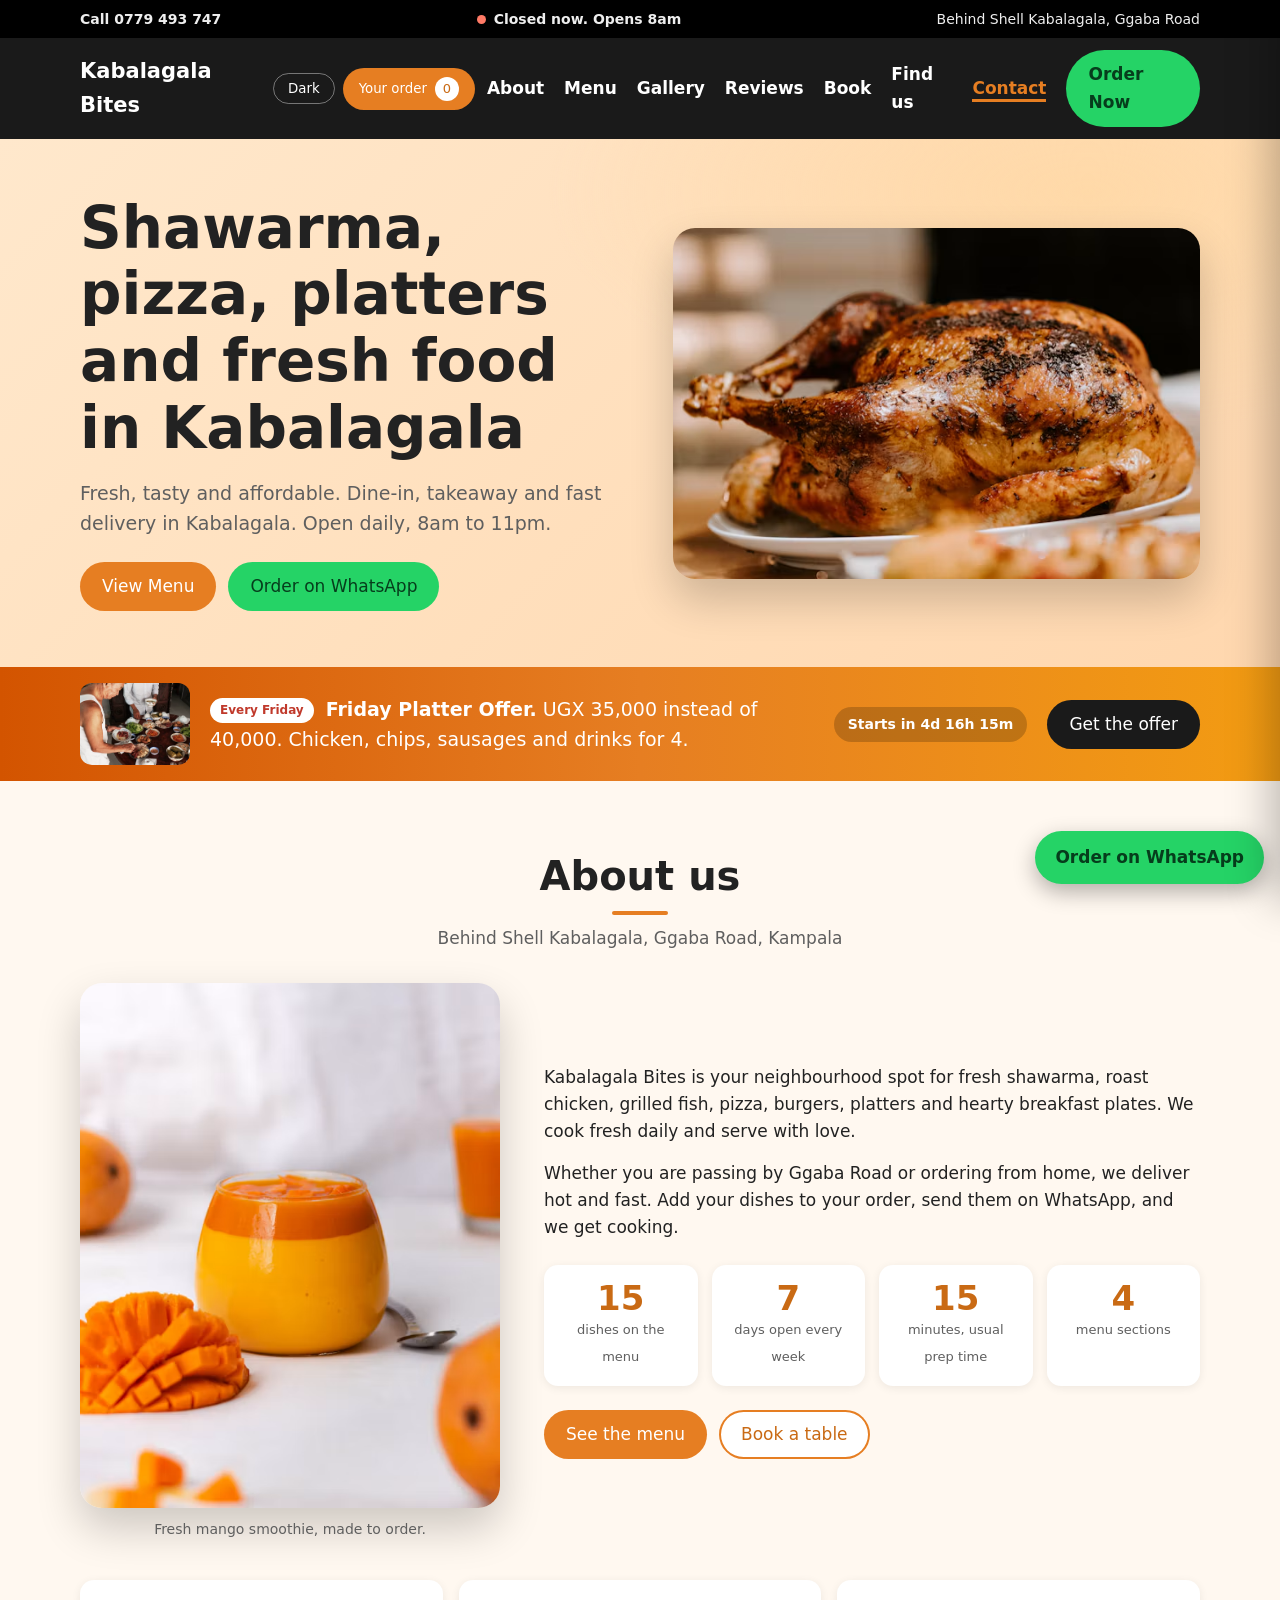
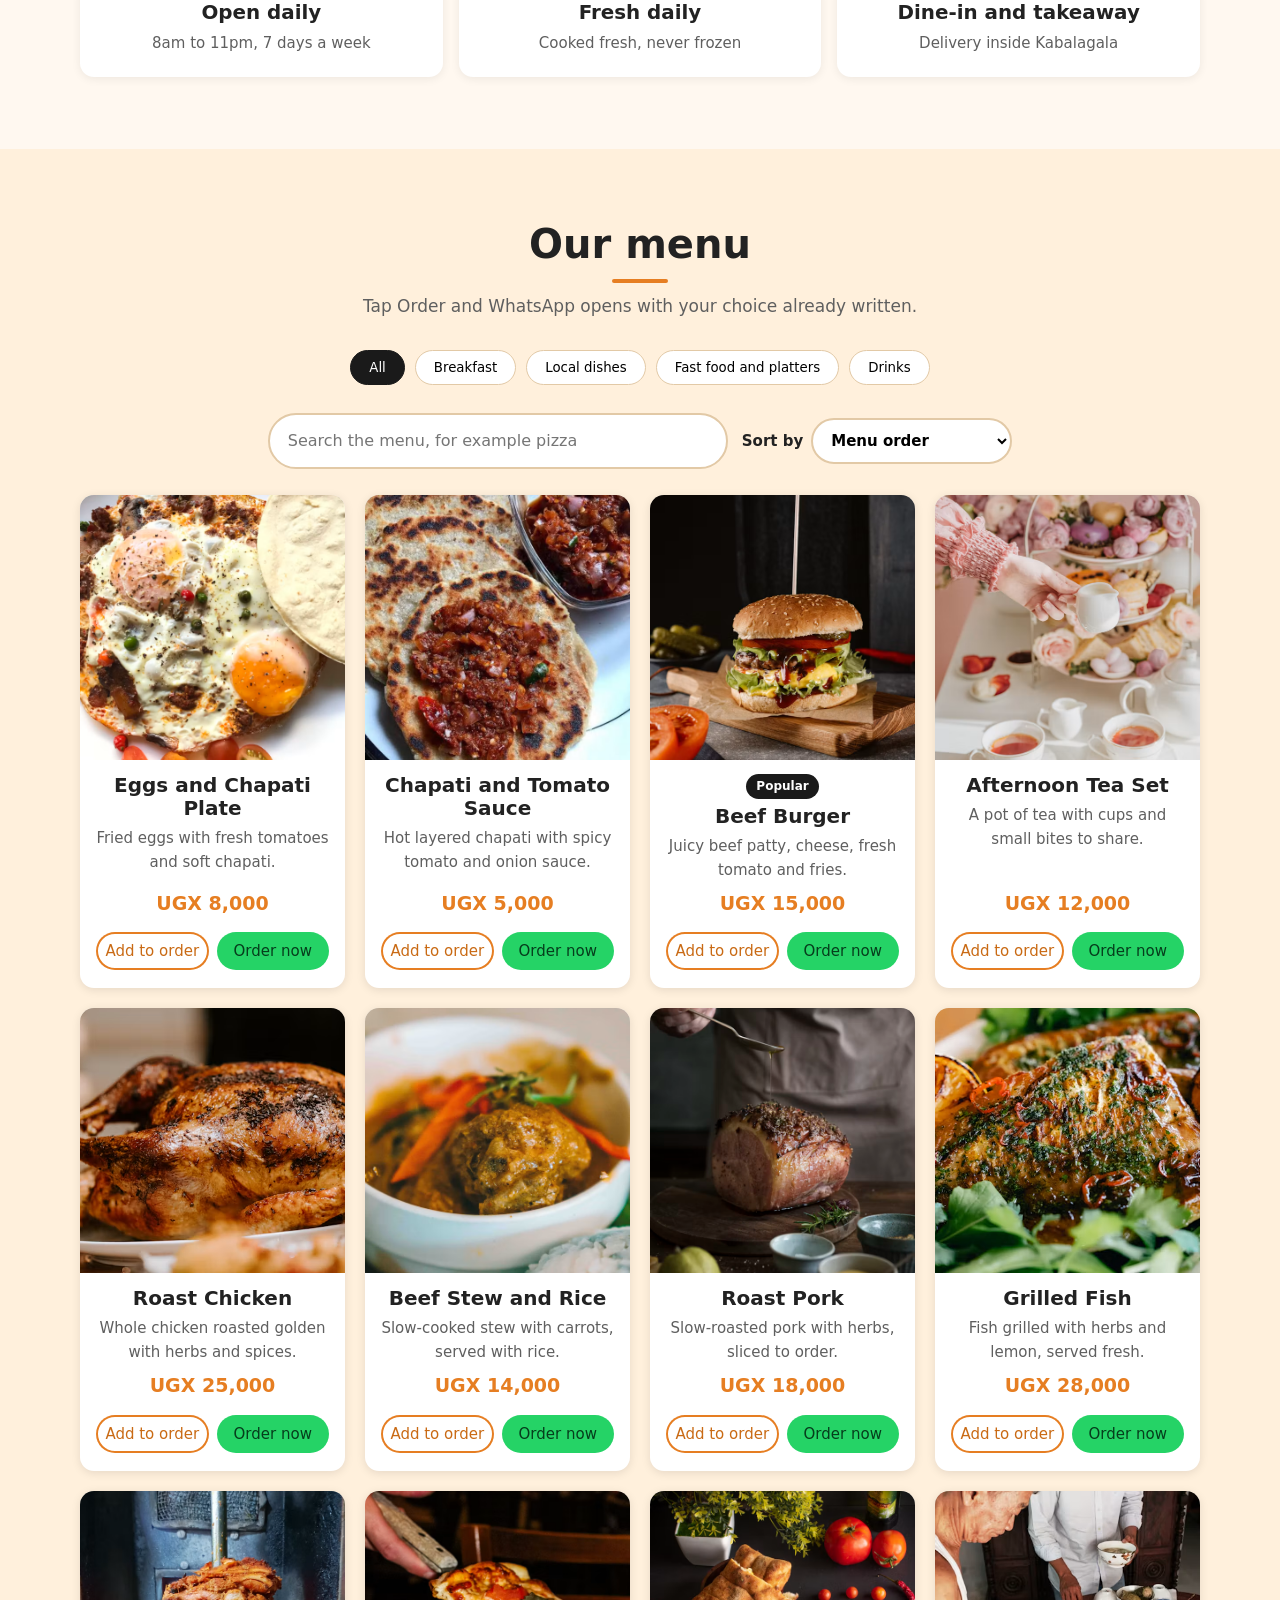
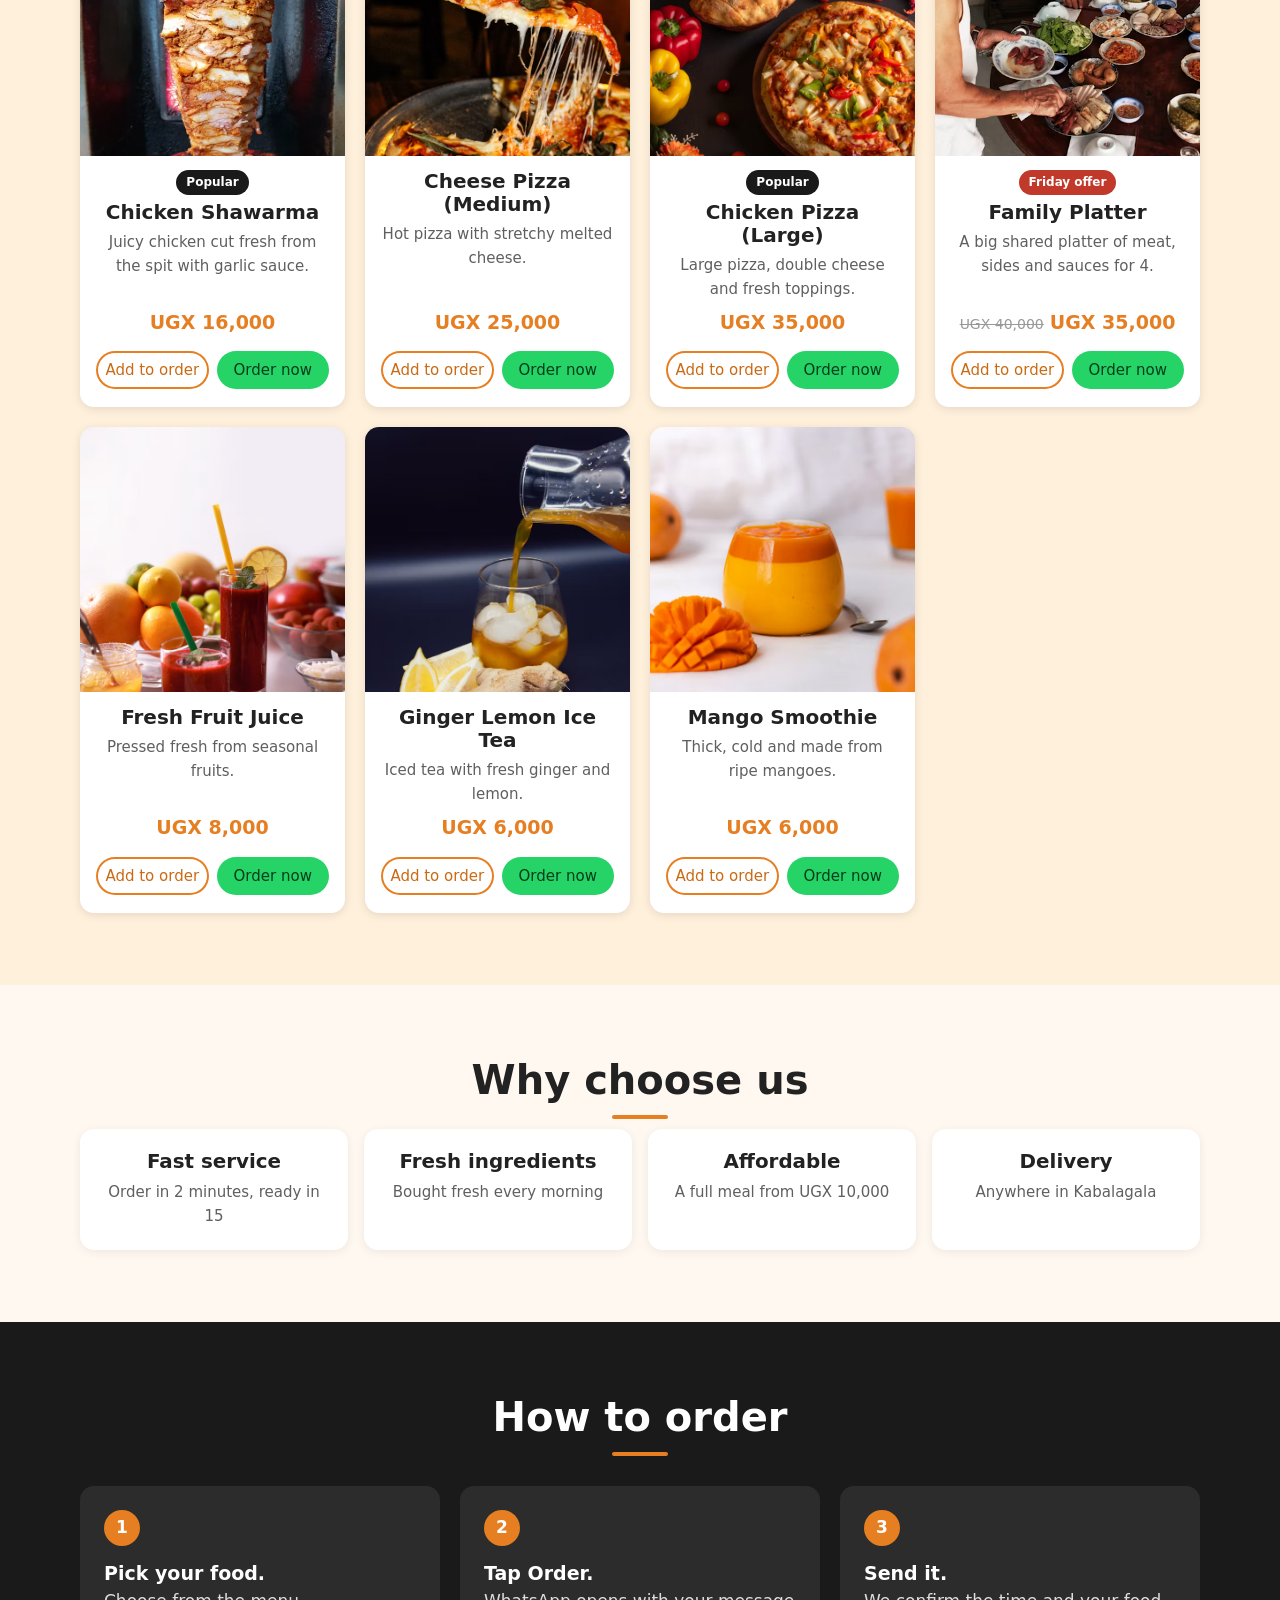
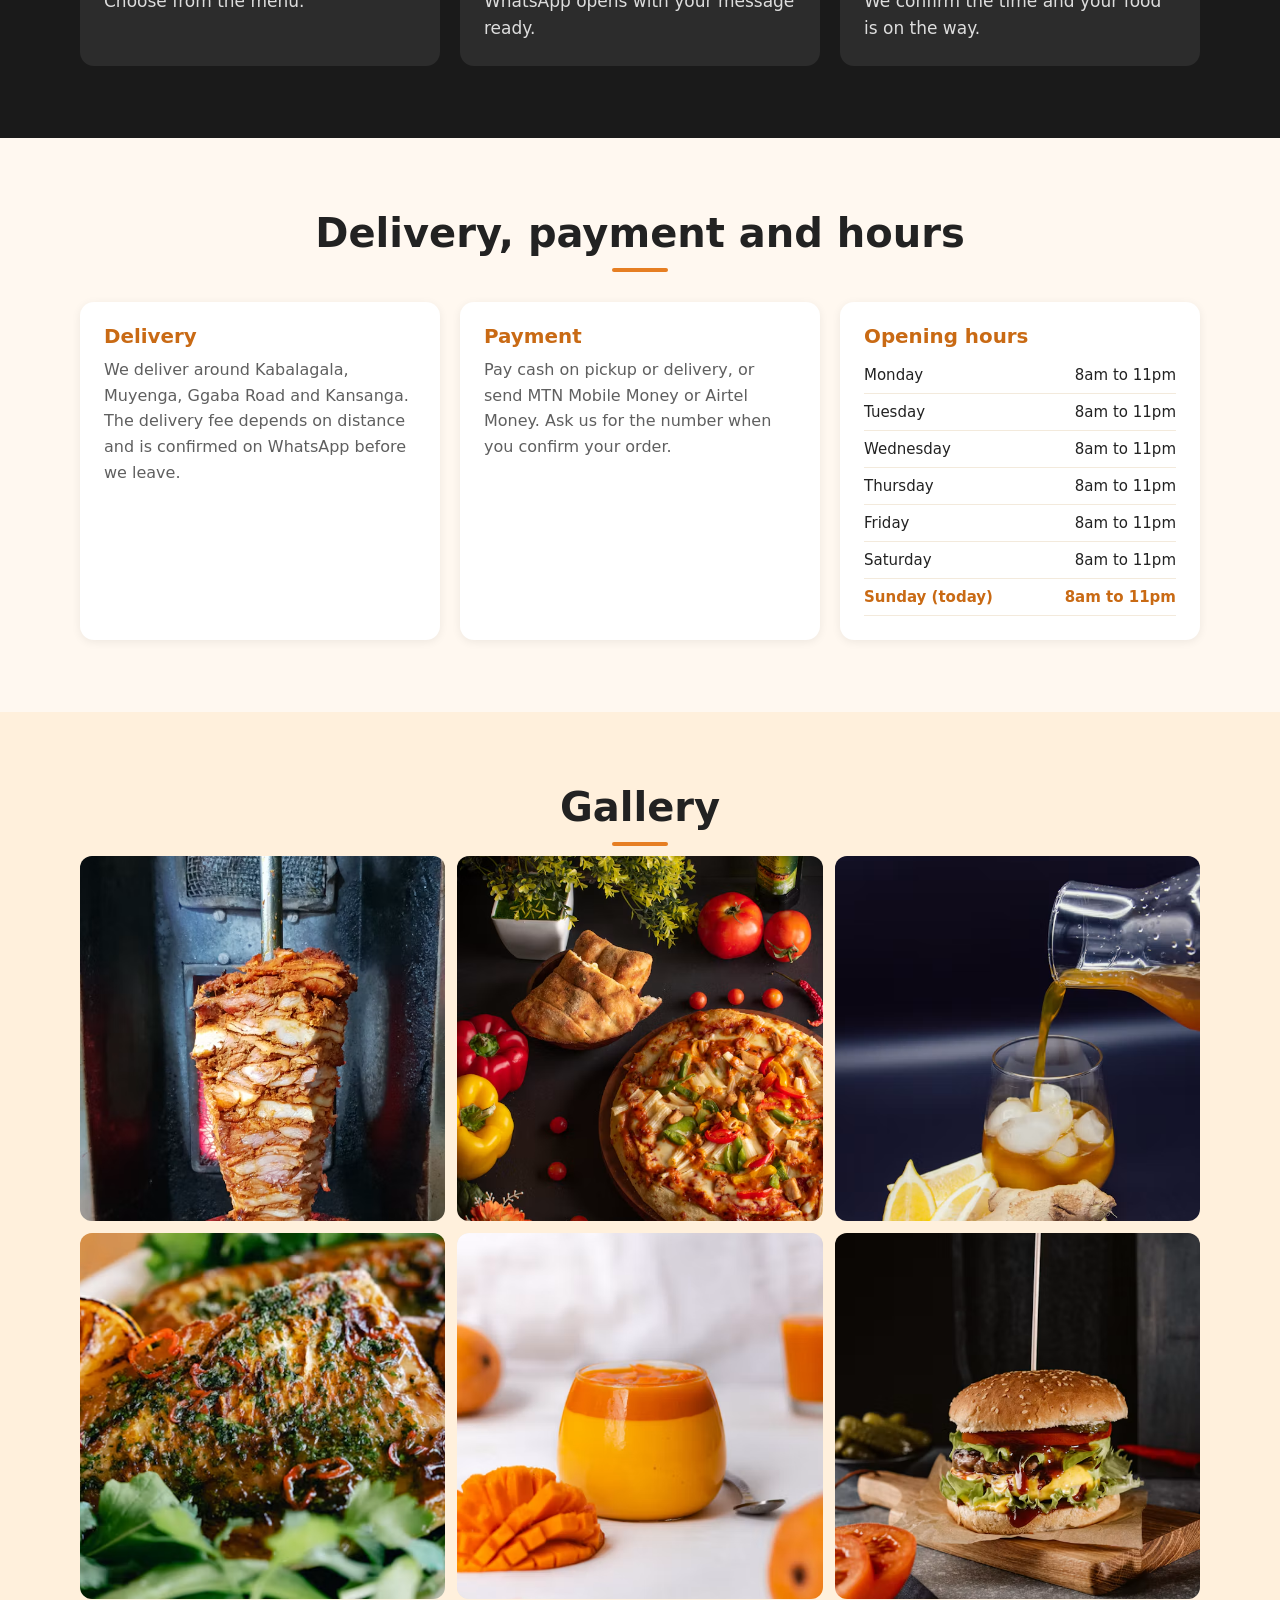
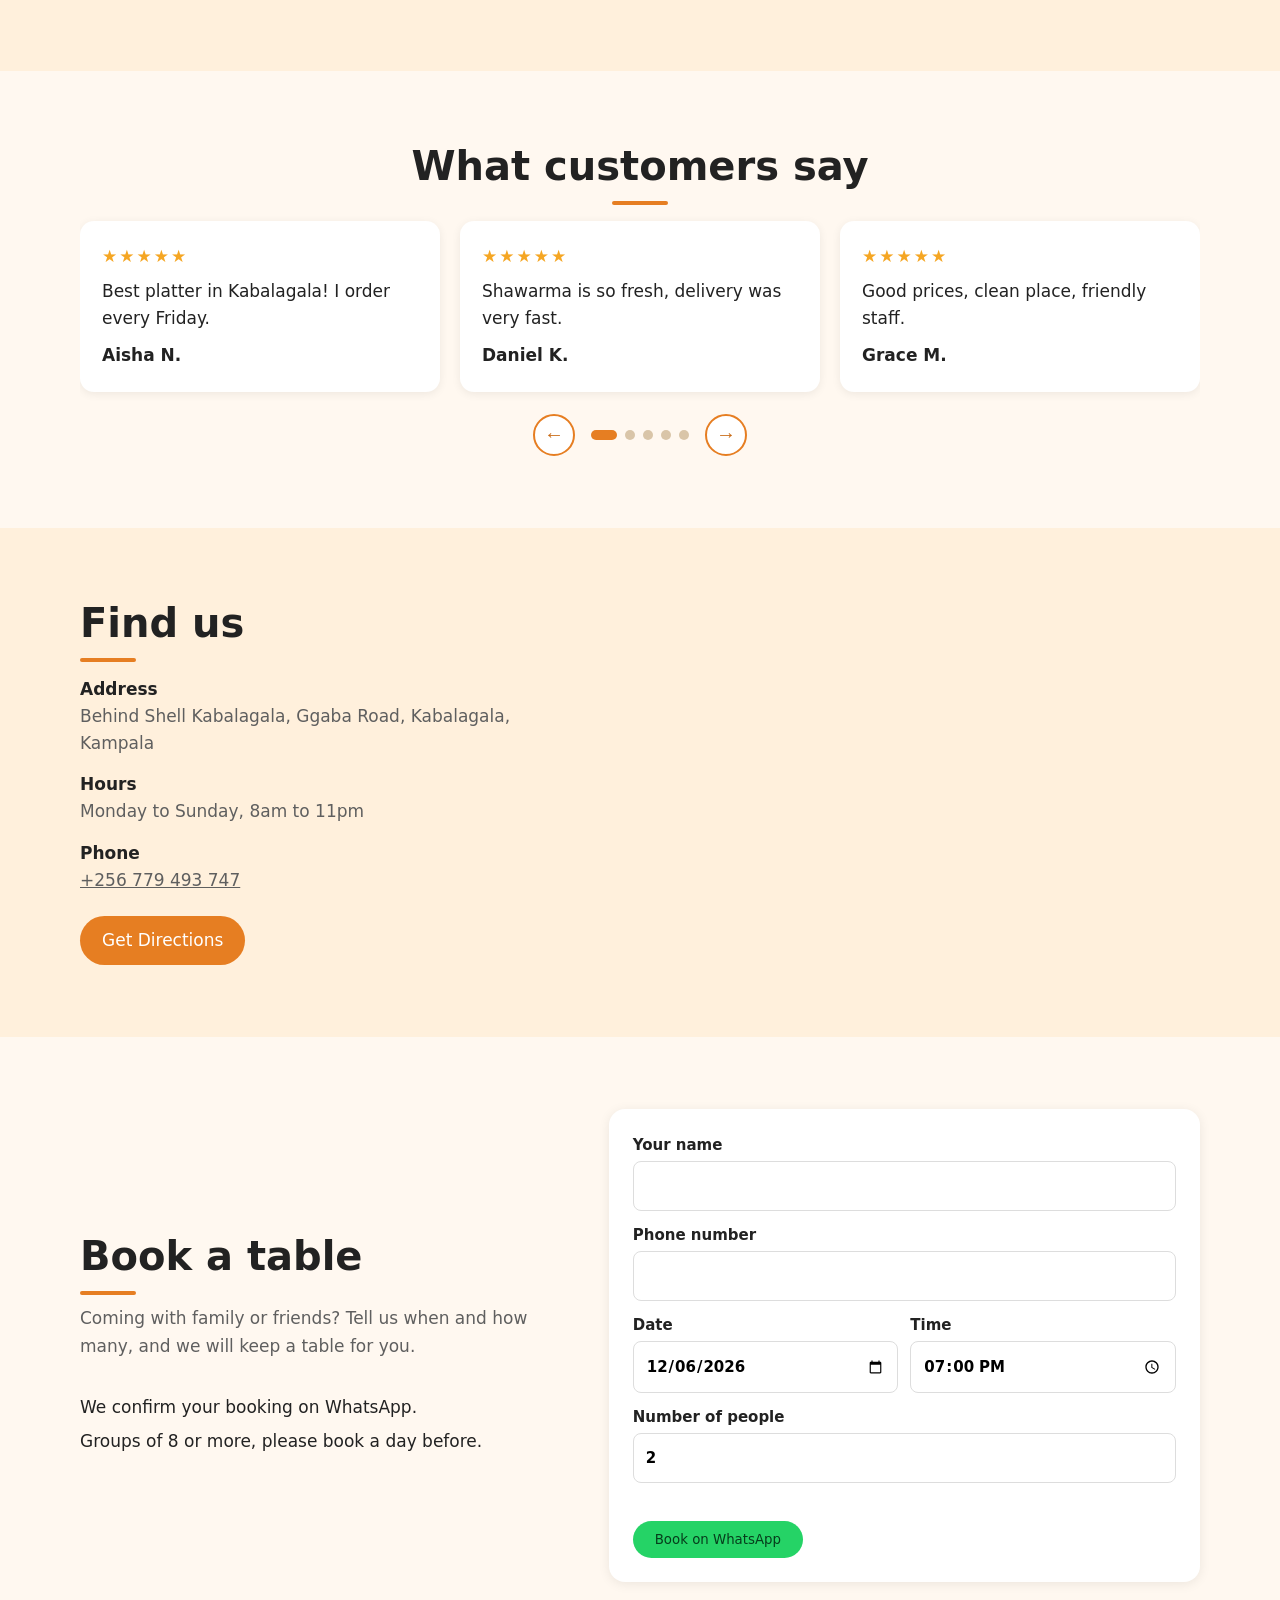
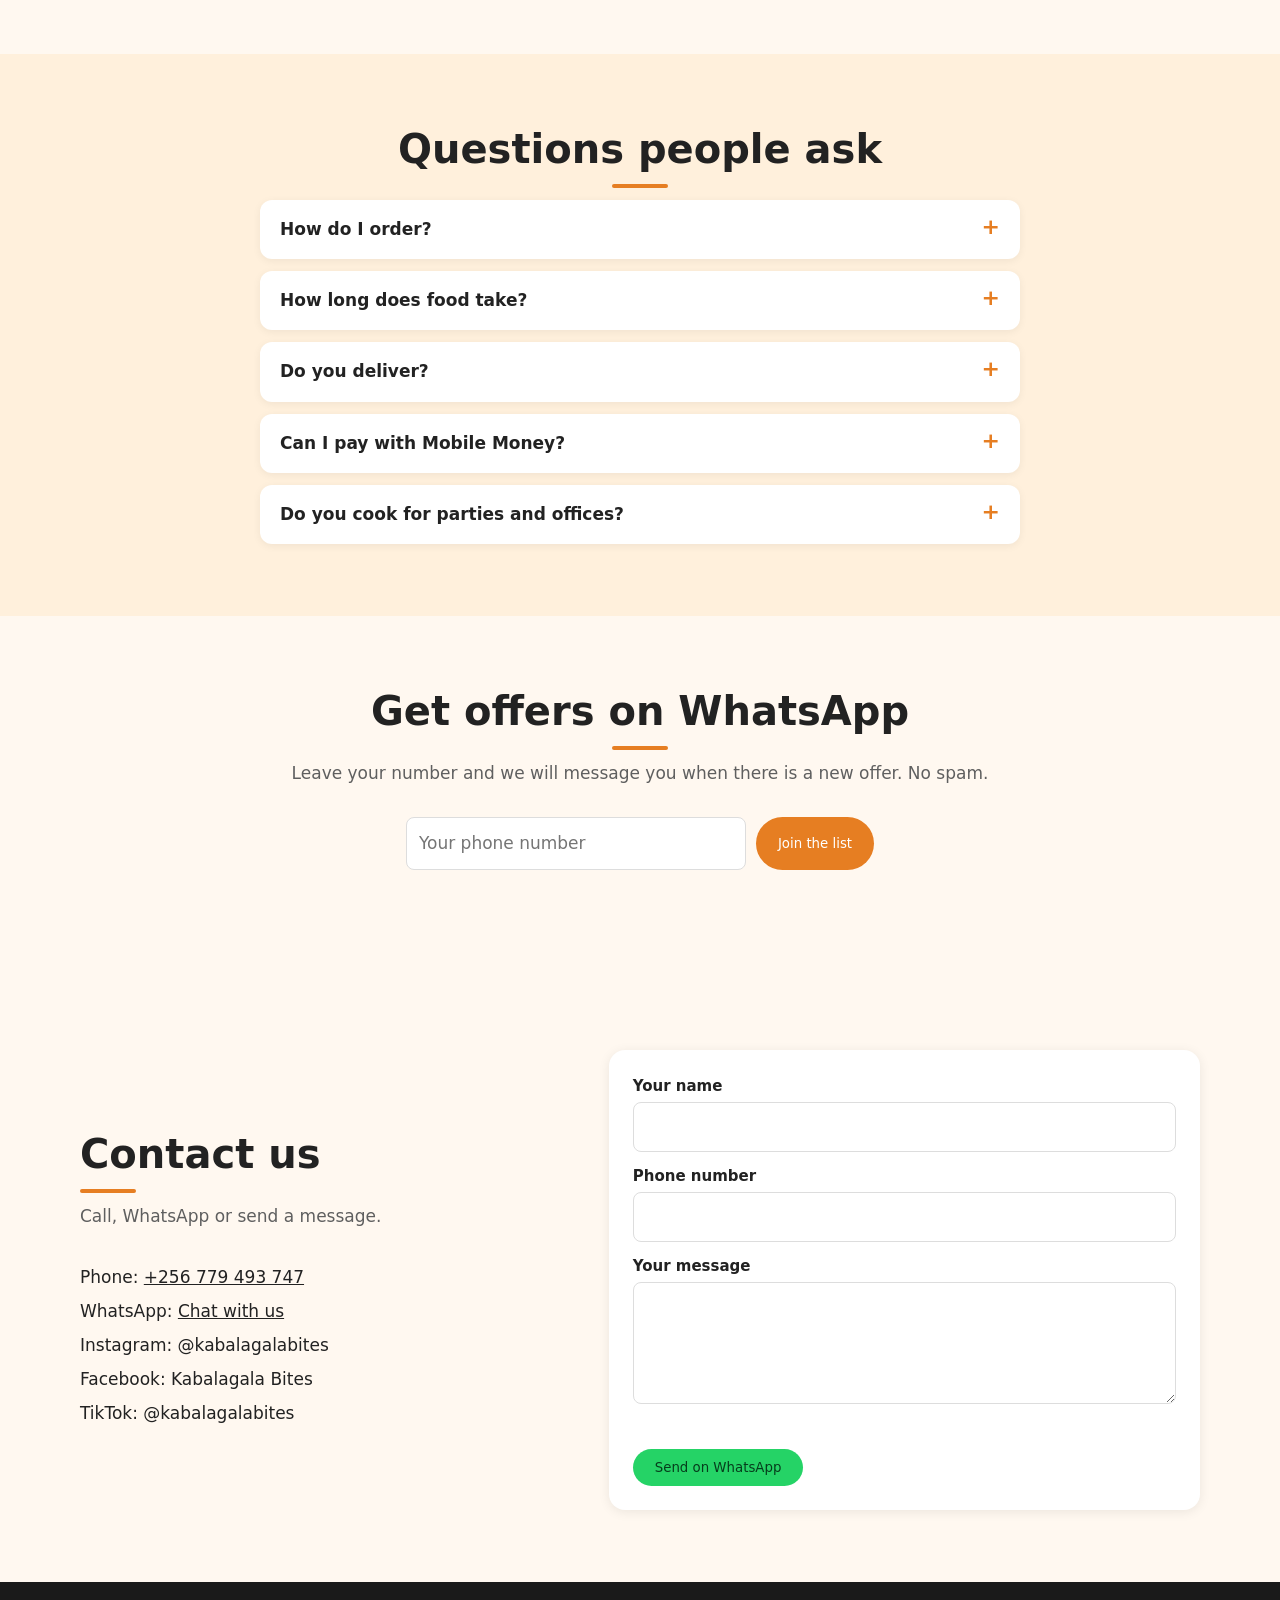
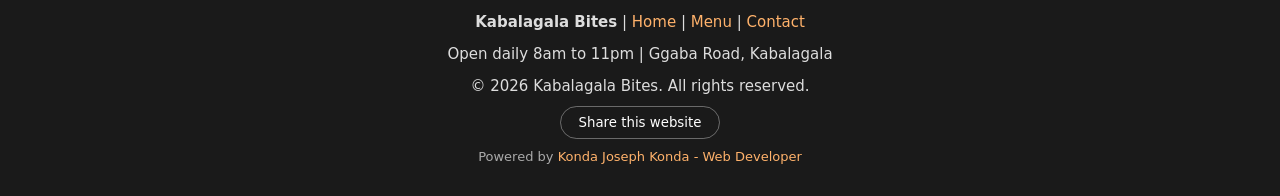
==== index.html @ beb2b204 "First version - Kabalagala Bites restaurant website" ====
<!DOCTYPE html>
<html lang="en">
<head>
<meta charset="UTF-8">
<meta name="viewport" content="width=device-width, initial-scale=1.0">
<title>Kabalagala Bites | Shawarma, Pizza, Platters and Fresh Food in Kabalagala, Kampala</title>
<meta name="description" content="Full menu with prices, order on WhatsApp, and find us behind Shell Kabalagala, Ggaba Road.">
<meta name="theme-color" content="#1a1a1a">
<meta property="og:type" content="website">
<meta property="og:title" content="Kabalagala Bites | Shawarma, Pizza, Platters and Fresh Food">
<meta property="og:description" content="Full menu with prices. Order on WhatsApp. Behind Shell Kabalagala, Ggaba Road, Kampala.">
<script type="application/ld+json">
{"@context":"https://schema.org","@type":"Restaurant","name":"Kabalagala Bites","telephone":"+256779493747","servesCuisine":["Shawarma","Pizza","Fast food","Breakfast"],"priceRange":"UGX 3,000 - 40,000","openingHours":"Mo-Su 08:00-23:00","address":{"@type":"PostalAddress","streetAddress":"Behind Shell Kabalagala, Ggaba Road","addressLocality":"Kampala","addressCountry":"UG"}}
</script>
<link rel="stylesheet" href="css/style.css">
</head>
<body>
<a class="skip" href="#main">Skip to content</a>
<div class="progress" id="progress" aria-hidden="true"></div>

<div class="topbar"><div class="wrap topbar-in">
  <a href="tel:+256779493747">Call 0779 493 747</a>
  <span id="openStatus" class="status">Checking hours…</span>
  <span class="hide-sm">Behind Shell Kabalagala, Ggaba Road</span>
</div></div>

<header class="header"><div class="wrap header-in">
  <a class="brand" href="#home">Kabalagala Bites</a>
  <button class="theme-btn" id="themeBtn" aria-pressed="false" aria-label="Switch colour theme">Dark</button>
  <button class="cart-btn" id="cartBtn" aria-label="Open your order">Your order <span id="cartCount">0</span></button>
  <button class="burger" id="burger" aria-label="Open menu" aria-expanded="false"><span></span><span></span></button>
  <nav class="nav" id="nav">
    <a href="#about">About</a><a href="#menu">Menu</a><a href="#gallery">Gallery</a>
    <a href="#reviews">Reviews</a><a href="#book">Book</a><a href="#location">Find us</a><a href="#contact">Contact</a>
    <a class="btn btn-green js-wa" href="#" data-open="order" data-msg="Hello Kabalagala Bites, I want to order.">Order Now</a>
  </nav>
</div></header>

<main id="main">
<section id="home" class="hero"><div class="wrap hero-in">
  <div class="hero-text">
    <h1>Shawarma, pizza, platters and fresh food in Kabalagala</h1>
    <p>Fresh, tasty and affordable. Dine-in, takeaway and fast delivery in Kabalagala. Open daily, 8am to 11pm.</p>
    <div class="row">
      <a class="btn" href="#menu">View Menu</a>
      <a class="btn btn-green js-wa" href="#" data-open="order" data-msg="Hello, I want to order.">Order on WhatsApp</a>
    </div>
  </div>
  <img src="images/5.jpeg" alt="Roast chicken ready to serve at Kabalagala Bites" width="600" height="400">
</div></section>

<section class="offer"><div class="wrap offer-in">
  <img src="images/12.jpeg" alt="" width="110" height="82">
  <p><span class="badge" id="offerBadge">Every Friday</span> <strong>Friday Platter Offer.</strong> UGX 35,000 instead of 40,000. Chicken, chips, sausages and drinks for 4.</p>
  <span class="countdown" id="countdown" aria-live="off"></span>
  <a class="btn btn-dark js-wa" href="#" data-open-dish="Family Platter" data-msg="Hello Kabalagala Bites, I want the Friday Platter offer (UGX 35,000).">Get the offer</a>
</div></section>

<section id="about" class="section"><div class="wrap">
  <h2>About us</h2>
  <p class="sub">Behind Shell Kabalagala, Ggaba Road, Kampala</p>
  <div class="about-grid">
    <figure class="about-fig">
      <img src="images/15.jpeg" alt="A fresh mango smoothie, one of our most loved drinks" width="600" height="750">
      <figcaption>Fresh mango smoothie, made to order.</figcaption>
    </figure>
    <div class="about-copy">
      <p class="about-text">Kabalagala Bites is your neighbourhood spot for fresh shawarma, roast chicken, grilled fish, pizza, burgers, platters and hearty breakfast plates. We cook fresh daily and serve with love.</p>
      <p class="about-text">Whether you are passing by Ggaba Road or ordering from home, we deliver hot and fast. Add your dishes to your order, send them on WhatsApp, and we get cooking.</p>
      <div class="stats" id="stats">
        <div class="stat"><b data-count="15" id="statDishes">0</b><span>dishes on the menu</span></div>
        <div class="stat"><b data-count="7">0</b><span>days open every week</span></div>
        <div class="stat"><b data-count="15">0</b><span>minutes, usual prep time</span></div>
        <div class="stat"><b data-count="4">0</b><span>menu sections</span></div>
      </div>
      <div class="row"><a class="btn" href="#menu">See the menu</a><a class="btn btn-outline" href="#book">Book a table</a></div>
    </div>
  </div>
  <div class="features">
    <div class="feature"><h3>Open daily</h3><p>8am to 11pm, 7 days a week</p></div>
    <div class="feature"><h3>Fresh daily</h3><p>Cooked fresh, never frozen</p></div>
    <div class="feature"><h3>Dine-in and takeaway</h3><p>Delivery inside Kabalagala</p></div>
  </div>
</div></section>

<section id="menu" class="section tint"><div class="wrap">
  <h2>Our menu</h2>
  <p class="sub">Tap Order and WhatsApp opens with your choice already written.</p>
  <div class="tabs" id="tabs" role="tablist">
    <button class="tab active" data-cat="all">All</button>
    <button class="tab" data-cat="Breakfast">Breakfast</button>
    <button class="tab" data-cat="Local dishes">Local dishes</button>
    <button class="tab" data-cat="Fast food and platters">Fast food and platters</button>
    <button class="tab" data-cat="Drinks">Drinks</button>
  </div>
  <div class="menu-tools">
    <div class="search"><input type="search" id="search" placeholder="Search the menu, for example pizza" aria-label="Search the menu"></div>
    <label class="sort">Sort by
      <select id="sort"><option value="default">Menu order</option><option value="low">Price: low to high</option><option value="high">Price: high to low</option></select>
    </label>
  </div>
  <div class="grid" id="menuGrid"></div>
  <p class="no-results" id="noResults" hidden>Nothing matches your search. Try another word or tap All.</p>
  <noscript><p>Please turn on JavaScript to see the menu, or call 0779 493 747.</p></noscript>
</div></section>

<section id="why" class="section"><div class="wrap">
  <h2>Why choose us</h2>
  <div class="features">
    <div class="feature"><h3>Fast service</h3><p>Order in 2 minutes, ready in 15</p></div>
    <div class="feature"><h3>Fresh ingredients</h3><p>Bought fresh every morning</p></div>
    <div class="feature"><h3>Affordable</h3><p>A full meal from UGX 10,000</p></div>
    <div class="feature"><h3>Delivery</h3><p>Anywhere in Kabalagala</p></div>
  </div>
</div></section>

<section id="how" class="section dark"><div class="wrap">
  <h2>How to order</h2>
  <ol class="steps">
    <li><strong>Pick your food.</strong> Choose from the menu.</li>
    <li><strong>Tap Order.</strong> WhatsApp opens with your message ready.</li>
    <li><strong>Send it.</strong> We confirm the time and your food is on the way.</li>
  </ol>
</div></section>

<section id="info" class="section"><div class="wrap">
  <h2>Delivery, payment and hours</h2>
  <div class="cards3">
    <div class="info-card"><h3>Delivery</h3><p>We deliver around Kabalagala, Muyenga, Ggaba Road and Kansanga. The delivery fee depends on distance and is confirmed on WhatsApp before we leave.</p></div>
    <div class="info-card"><h3>Payment</h3><p>Pay cash on pickup or delivery, or send MTN Mobile Money or Airtel Money. Ask us for the number when you confirm your order.</p></div>
    <div class="info-card"><h3>Opening hours</h3><table class="hours" id="hoursTable"><tbody></tbody></table></div>
  </div>
</div></section>

<section id="gallery" class="section tint"><div class="wrap">
  <h2>Gallery</h2>
  <div class="gallery">
    <img src="images/9.jpeg" alt="Chicken shawarma on the spit" width="600" height="600" loading="lazy">
    <img src="images/11.jpeg" alt="Loaded pizza" width="600" height="600" loading="lazy">
    <img src="images/14.jpeg" alt="Fresh ginger and lemon drink" width="600" height="600" loading="lazy">
    <img src="images/8.jpeg" alt="Grilled fish with lemon" width="600" height="600" loading="lazy">
    <img src="images/15.jpeg" alt="Fresh mango smoothie" width="600" height="600" loading="lazy">
    <img src="images/3.jpeg" alt="Beef burger" width="600" height="600" loading="lazy">
  </div>
</div></section>

<section id="reviews" class="section"><div class="wrap">
  <h2>What customers say</h2>
  <div class="slider"><div class="track" id="track" tabindex="0" aria-label="Customer reviews">
    <!-- REPLACE these sample reviews with the restaurant's REAL reviews from Facebook or Google -->
    <figure class="review"><p class="stars">★★★★★</p><blockquote>Best platter in Kabalagala! I order every Friday.</blockquote><figcaption>Aisha N.</figcaption></figure>
    <figure class="review"><p class="stars">★★★★★</p><blockquote>Shawarma is so fresh, delivery was very fast.</blockquote><figcaption>Daniel K.</figcaption></figure>
    <figure class="review"><p class="stars">★★★★★</p><blockquote>Good prices, clean place, friendly staff.</blockquote><figcaption>Grace M.</figcaption></figure>
    <figure class="review"><p class="stars">★★★★★</p><blockquote>The rolex special is huge. Perfect breakfast before work.</blockquote><figcaption>Brian S.</figcaption></figure>
    <figure class="review"><p class="stars">★★★★★</p><blockquote>I ordered on WhatsApp and it was ready in 15 minutes.</blockquote><figcaption>Ritah A.</figcaption></figure>
  </div>
</div>
    <div class="slider-ui"><button id="prev" type="button" aria-label="Previous review">&larr;</button><div class="dots" id="dots"></div><button id="next" type="button" aria-label="Next review">&rarr;</button></div>
    </div></section>

<section id="location" class="section tint"><div class="wrap loc">
  <div>
    <h2>Find us</h2>
    <dl class="info">
      <dt>Address</dt><dd>Behind Shell Kabalagala, Ggaba Road, Kabalagala, Kampala</dd>
      <dt>Hours</dt><dd>Monday to Sunday, 8am to 11pm</dd>
      <dt>Phone</dt><dd><a href="tel:+256779493747">+256 779 493 747</a></dd>
    </dl>
    <a class="btn" target="_blank" rel="noopener" href="https://maps.google.com/?q=Kabalagala,+Kampala">Get Directions</a>
  </div>
  <iframe title="Kabalagala Bites on Google Maps" loading="lazy" src="https://www.google.com/maps?q=Kabalagala,Kampala&output=embed"></iframe>
</div></section>

<section id="book" class="section"><div class="wrap loc">
  <div>
    <h2>Book a table</h2>
    <p class="sub left">Coming with family or friends? Tell us when and how many, and we will keep a table for you.</p>
    <ul class="contact-list"><li>We confirm your booking on WhatsApp.</li><li>Groups of 8 or more, please book a day before.</li></ul>
  </div>
  <form id="bookForm" novalidate>
    <label>Your name<input type="text" id="bName" required autocomplete="name"></label>
    <label>Phone number<input type="tel" id="bPhone" required autocomplete="tel"></label>
    <div class="form-row">
      <label>Date<input type="date" id="bDate" required></label>
      <label>Time<input type="time" id="bTime" required value="19:00"></label>
    </div>
    <label>Number of people<input type="number" id="bGuests" min="1" max="30" value="2" required></label>
    <p class="error" id="bookError" role="alert"></p>
    <button class="btn btn-green" type="submit">Book on WhatsApp</button>
  </form>
</div></section>

<section id="faq" class="section tint"><div class="wrap narrow">
  <h2>Questions people ask</h2>
  <details><summary>How do I order?</summary><p>Tap Order now on any dish, or add several dishes to your order and send them together on WhatsApp.</p></details>
  <details><summary>How long does food take?</summary><p>Most orders are ready in about 15 minutes. Delivery time depends on how far you are.</p></details>
  <details><summary>Do you deliver?</summary><p>Yes, inside Kabalagala and nearby areas. The fee is confirmed on WhatsApp.</p></details>
  <details><summary>Can I pay with Mobile Money?</summary><p>Yes. We accept cash, MTN Mobile Money and Airtel Money.</p></details>
  <details><summary>Do you cook for parties and offices?</summary><p>Yes. Message us the number of people and the date and we will send you a price.</p></details>
</div></section>

<section id="offers" class="section"><div class="wrap narrow offers">
  <h2>Get offers on WhatsApp</h2>
  <p class="sub">Leave your number and we will message you when there is a new offer. No spam.</p>
  <form id="offerForm" class="inline-form" novalidate>
    <input type="tel" id="oPhone" placeholder="Your phone number" aria-label="Your phone number" autocomplete="tel" required>
    <button class="btn" type="submit">Join the list</button>
  </form>
  <p class="error" id="offerError" role="alert"></p>
</div></section>

<section id="contact" class="section"><div class="wrap loc">
  <div>
    <h2>Contact us</h2>
    <p class="sub left">Call, WhatsApp or send a message.</p>
    <ul class="contact-list">
      <li>Phone: <a href="tel:+256779493747">+256 779 493 747</a></li>
      <li>WhatsApp: <a class="js-wa" href="#" data-msg="Hello Kabalagala Bites, I have a question.">Chat with us</a></li>
      <li>Instagram: @kabalagalabites</li>
      <li>Facebook: Kabalagala Bites</li>
      <li>TikTok: @kabalagalabites</li>
    </ul>
  </div>
  <form id="contactForm" novalidate>
    <label>Your name<input type="text" id="fName" required autocomplete="name"></label>
    <label>Phone number<input type="tel" id="fPhone" required autocomplete="tel"></label>
    <label>Your message<textarea id="fMsg" rows="4"></textarea></label>
    <p class="error" id="formError" role="alert"></p>
    <button class="btn btn-green" type="submit">Send on WhatsApp</button>
  </form>
</div></section>
</main>

<footer class="footer"><div class="wrap">
  <p><strong>Kabalagala Bites</strong> | <a href="#home">Home</a> | <a href="#menu">Menu</a> | <a href="#contact">Contact</a></p>
  <p>Open daily 8am to 11pm | Ggaba Road, Kabalagala</p>
  <p>&copy; <span id="year">2026</span> Kabalagala Bites. All rights reserved.</p>
  <p><button class="share-btn" id="shareBtn" type="button">Share this website</button></p>
  <p class="powered">Powered by <a class="js-wa" href="#" data-number="256779493747" data-msg="Hello, I saw the Kabalagala Bites website and I want one for my business.">Konda Joseph Konda - Web Developer</a></p>
</div></footer>

<a class="float-wa js-wa" href="#" data-open="order" data-msg="Hello Kabalagala Bites, I want to order." aria-label="Order on WhatsApp">Order on WhatsApp</a>
<button class="to-top" id="toTop" aria-label="Back to top" hidden>&uarr;</button>
<div class="overlay" id="overlay" hidden></div>
<aside class="drawer" id="drawer" role="dialog" aria-modal="true" aria-labelledby="drawerTitle" inert>
  <div class="drawer-head"><h2 id="drawerTitle">Your order</h2><button class="x" id="drawerClose" aria-label="Close your order">&times;</button></div>
  <div class="drawer-body" id="cartItems"></div>
  <div class="drawer-foot">
    <div class="opt"><label><input type="radio" name="mode" value="Pickup" checked> Pickup</label><label><input type="radio" name="mode" value="Delivery"> Delivery</label></div>
    <input id="cName" placeholder="Your name" autocomplete="name">
    <input id="cArea" placeholder="Delivery area or landmark" hidden>
    <div class="total"><span>Total</span><strong id="cartTotal">UGX 0</strong></div>
    <p class="note">Delivery fee is confirmed with you on WhatsApp.</p>
    <button class="btn btn-green" id="sendOrder" type="button">Send order on WhatsApp</button>
    <button class="link-btn" id="clearCart" type="button">Clear order</button>
  </div>
</aside>
<div class="lightbox" id="lightbox" hidden role="dialog" aria-modal="true" aria-label="Photo"><button class="x" id="lbClose" aria-label="Close photo">&times;</button><img id="lbImg" alt=""></div>
<div class="modal" id="orderModal" role="dialog" aria-modal="true" aria-labelledby="omTitle" hidden>
  <div class="modal-box">
    <div class="modal-head"><h2 id="omTitle">What would you like?</h2><button class="x" data-close type="button" aria-label="Close">&times;</button></div>
    <div class="chips" id="omChips"></div>
    <div class="om-grid" id="omGrid"></div>
    <div class="modal-foot"><button class="btn btn-outline" id="omCart" type="button">View your order</button><a class="btn btn-outline js-wa" href="#" data-msg="Hello Kabalagala Bites, I have a question.">Just chat with us</a></div>
  </div>
</div>
<div class="modal" id="dishModal" role="dialog" aria-modal="true" aria-labelledby="dmName" hidden>
  <div class="modal-box dish">
    <button class="x dish-x" data-close type="button" aria-label="Close">&times;</button>
    <img id="dmImg" src="" alt="" width="600" height="600">
    <div class="dish-body">
      <span class="tag" id="dmTag" hidden></span>
      <h2 id="dmName"></h2>
      <p id="dmDesc"></p>
      <div class="price" id="dmPrice"></div>
      <div class="qty-row"><span>Quantity</span><div class="qty"><button type="button" id="dmMinus" aria-label="One less">&minus;</button><span id="dmQty">1</span><button type="button" id="dmPlus" aria-label="One more">+</button></div></div>
      <a class="btn btn-green" id="dmWa" target="_blank" rel="noopener" href="#">Order on WhatsApp</a>
      <button class="btn btn-outline" id="dmAdd" type="button">Add to order</button>
    </div>
  </div>
</div>
<div class="toast" id="toast" role="status"></div>
<script src="js/main.js"></script>
</body>
</html>
---- css/style.css ----
:root{--dark:#1a1a1a;--orange:#e67e22;--orange-d:#c96a14;--green:#25D366;--cream:#fff8f0;--tint:#fff0dc;--muted:#5f5f5f;--line:#f0dfc8}
*{margin:0;padding:0;box-sizing:border-box}
html{scroll-behavior:smooth;scroll-padding-top:80px}
body{font-family:system-ui,-apple-system,"Segoe UI",Roboto,Arial,sans-serif;background:var(--cream);color:#222;line-height:1.6;font-size:17px}
img{max-width:100%;height:auto;display:block}
a{color:inherit}
.wrap{width:min(1120px,92%);margin-inline:auto}
:focus-visible{outline:3px solid var(--orange);outline-offset:3px}
h1,h2,h3{line-height:1.15}

.topbar{background:#000;color:#eee;font-size:14px}
.topbar-in{display:flex;justify-content:space-between;align-items:center;gap:12px;flex-wrap:wrap;padding:8px 0}
.topbar a{font-weight:700;text-decoration:none}
.status{font-weight:700;display:inline-flex;align-items:center;gap:8px}
.status::before{content:"";width:9px;height:9px;border-radius:50%;background:#999}
.status.open::before{background:#4BD37B;box-shadow:0 0 0 4px rgba(75,211,123,.25)}
.status.closed::before{background:#ff7a66}

.header{background:var(--dark);color:#fff;position:sticky;top:0;z-index:100}
.header-in{display:flex;justify-content:space-between;align-items:center;padding:12px 0}
.brand{display:flex;align-items:center;gap:10px;font-weight:800;font-size:21px;text-decoration:none}
.nav{display:flex;align-items:center;gap:20px}
.nav a{text-decoration:none;font-weight:600}
.nav a:not(.btn):hover{color:var(--orange)}
.burger{display:none;background:none;border:0;padding:10px;cursor:pointer}
.burger span{display:block;width:24px;height:3px;background:#fff;margin:5px 0;border-radius:2px;transition:.2s}
.burger[aria-expanded="true"] span:first-child{transform:translateY(4px) rotate(45deg)}
.burger[aria-expanded="true"] span:last-child{transform:translateY(-4px) rotate(-45deg)}

.btn{display:inline-block;background:var(--orange);color:#fff;padding:11px 22px;border-radius:999px;text-decoration:none;font:700 16px inherit;font-family:inherit;border:0;cursor:pointer;transition:transform .15s,background .15s}
.btn:hover{transform:translateY(-2px);background:var(--orange-d)}
.btn-green{background:var(--green);color:#063d1c}
.btn-green:hover{background:#1fbd5a}
.btn-dark{background:var(--dark)}
.btn-dark:hover{background:#333}
.row{display:flex;gap:12px;flex-wrap:wrap}

.hero{background:#ffe8cc}
.hero-in{display:grid;grid-template-columns:1.05fr 1fr;gap:40px;align-items:center;padding:56px 0}
.hero h1{font-size:clamp(34px,5vw,58px);font-weight:800;margin-bottom:16px}
.hero p{font-size:19px;color:var(--muted);max-width:46ch;margin-bottom:24px}
.hero img{border-radius:22px;box-shadow:0 20px 44px rgba(0,0,0,.2)}

.offer{background:var(--orange);color:#fff}
.offer-in{display:flex;align-items:center;gap:20px;padding:16px 0;flex-wrap:wrap}
.offer-in img{border-radius:12px}
.offer-in p{flex:1;min-width:220px;font-size:19px}

.section{padding:72px 0}
.tint{background:var(--tint)}
.dark{background:var(--dark);color:#fff}
.section h2{text-align:center;font-size:clamp(28px,4vw,40px);margin-bottom:10px}
.sub{text-align:center;color:var(--muted);margin-bottom:30px}
.sub.left,.loc h2{text-align:left}
.about-text{text-align:center;max-width:700px;margin:0 auto 30px}
.features{display:grid;grid-template-columns:repeat(auto-fit,minmax(200px,1fr));gap:16px;text-align:center}
.feature{background:#fff;padding:22px;border-radius:14px;box-shadow:0 2px 10px rgba(0,0,0,.07)}
.feature h3{margin-bottom:6px}
.feature p{color:var(--muted);font-size:15px}

.tabs{display:flex;gap:10px;flex-wrap:wrap;justify-content:center;margin-bottom:28px}
.tab{font:600 15px inherit;font-family:inherit;padding:9px 18px;border-radius:999px;border:1.5px solid #e2c9a6;background:#fff;cursor:pointer}
.tab:hover{border-color:var(--orange)}
.tab.active{background:var(--dark);color:#fff;border-color:var(--dark)}
.grid{display:grid;grid-template-columns:repeat(auto-fit,minmax(250px,1fr));gap:20px}
.card{background:#fff;border-radius:14px;overflow:hidden;box-shadow:0 2px 10px rgba(0,0,0,.1);display:flex;flex-direction:column;text-align:center}
.card img{width:100%;aspect-ratio:4/3;object-fit:cover}
.card-body{padding:14px 16px 18px;display:flex;flex-direction:column;gap:6px;flex:1}
.card h3{font-size:20px}
.card p{color:var(--muted);font-size:15px;flex:1}
.price{font-weight:800;color:var(--orange);font-size:19px}
.price s{color:#999;font-weight:400;font-size:14px;margin-right:6px}
.tag{align-self:center;background:#c0392b;color:#fff;font-size:12px;font-weight:700;padding:3px 10px;border-radius:999px}
.card .btn{margin-top:8px}

.steps{list-style:none;counter-reset:s;display:grid;grid-template-columns:repeat(3,1fr);gap:20px;margin-top:30px}
.steps li{counter-increment:s;background:rgba(255,255,255,.08);padding:24px;border-radius:14px;color:#ddd}
.steps li::before{content:counter(s);display:grid;place-items:center;width:36px;height:36px;border-radius:50%;background:var(--orange);color:#fff;font-weight:800;margin-bottom:12px}
.steps strong{display:block;color:#fff;font-size:19px}

.gallery{display:grid;grid-template-columns:repeat(3,1fr);gap:12px}
.gallery img{width:100%;aspect-ratio:4/3;object-fit:cover;border-radius:12px;transition:transform .25s}
.gallery img:hover{transform:scale(1.03)}

.review{background:#fff;padding:22px;border-radius:14px;box-shadow:0 2px 10px rgba(0,0,0,.07)}
.stars{color:#f5a623;letter-spacing:2px;margin-bottom:8px}
.review blockquote{margin-bottom:10px}
.review figcaption{font-weight:700}

.loc{display:grid;grid-template-columns:1fr 1.2fr;gap:36px;align-items:center}
.info dt{font-weight:700;margin-top:14px}
.info dd{color:var(--muted);margin-bottom:4px}
.info{margin-bottom:22px}
iframe{width:100%;height:340px;border:0;border-radius:16px}
.contact-list{list-style:none;line-height:2}
form{background:#fff;padding:24px;border-radius:16px;box-shadow:0 2px 12px rgba(0,0,0,.08)}
label{display:block;font-weight:600;margin-bottom:12px;font-size:15px}
input,textarea{width:100%;padding:12px;margin-top:4px;border:1px solid #ddd;border-radius:8px;font:inherit}
.error{color:#c0392b;font-size:14px;min-height:20px;margin-bottom:6px}

.footer{background:var(--dark);color:#ddd;padding:28px 0;text-align:center;font-size:15px}
.footer p+p{margin-top:8px}
.footer a{color:#ffb26b;text-decoration:none}
.powered{font-size:13px;color:#aaa}

.float-wa{position:fixed;right:16px;bottom:16px;z-index:90;background:var(--green);color:#063d1c;font-weight:800;text-decoration:none;padding:13px 20px;border-radius:999px;box-shadow:0 8px 22px rgba(0,0,0,.3)}
.toast{position:fixed;left:50%;bottom:80px;transform:translate(-50%,16px);background:var(--dark);color:#fff;padding:12px 20px;border-radius:10px;opacity:0;pointer-events:none;transition:.25s;z-index:120}
.toast.show{opacity:1;transform:translate(-50%,0)}

@media(max-width:860px){
  .hero-in,.loc{grid-template-columns:1fr}
  .steps{grid-template-columns:1fr}
  .gallery{grid-template-columns:repeat(2,1fr)}
  .section{padding:52px 0}
  .burger{display:block}
  .nav{position:absolute;left:0;right:0;top:100%;background:var(--dark);flex-direction:column;align-items:flex-start;gap:0;padding:8px 4% 14px;display:none}
  .nav.open{display:flex}
  .nav a{padding:10px 0;width:100%}
  .nav .btn{width:auto;margin-top:8px}
  .hide-sm{display:none}
}
@media(prefers-reduced-motion:reduce){*{transition:none!important;scroll-behavior:auto!important}}

/* ===== MORE CSS: polish, cart, search, lightbox, motion ===== */
.header{transition:box-shadow .25s,padding .25s}
.header.scrolled{box-shadow:0 6px 24px rgba(0,0,0,.35)}
.header.scrolled .header-in{padding:7px 0}
.nav a.current:not(.btn){color:var(--orange);box-shadow:inset 0 -3px 0 var(--orange)}
.hero{background:radial-gradient(900px 400px at 85% 10%,#ffd9a8 0,transparent 60%),linear-gradient(135deg,#ffe8cc,#ffd7ae)}
.hero img{animation:float 6s ease-in-out infinite}
@keyframes float{50%{transform:translateY(-10px)}}
.offer{background:linear-gradient(90deg,#d35400,#e67e22 50%,#f39c12)}
.badge{display:inline-block;background:#fff;color:#c0392b;font-size:12px;font-weight:800;padding:3px 10px;border-radius:999px;margin-right:6px;vertical-align:middle}
.badge.today{background:#c0392b;color:#fff;animation:pulse 1.6s infinite}
@keyframes pulse{50%{box-shadow:0 0 0 7px rgba(192,57,43,.25)}}
.section h2::after{content:"";display:block;width:56px;height:4px;border-radius:4px;background:var(--orange);margin:12px auto 0}
.loc h2::after{margin-left:0}
.card{transition:transform .25s,box-shadow .25s}
.card:hover{transform:translateY(-6px);box-shadow:0 14px 30px rgba(0,0,0,.16)}
.card img{transition:transform .4s}
.card:hover img{transform:scale(1.05)}
.card{overflow:hidden}
.feature{transition:transform .25s}
.feature:hover{transform:translateY(-4px)}
.card-actions{display:flex;gap:8px;margin-top:8px}
.card-actions .btn{flex:1;padding:10px 8px;font-size:15px;margin:0}
.btn:focus-visible{outline-offset:2px}
.btn-outline{background:#fff;color:var(--orange-d);box-shadow:inset 0 0 0 2px var(--orange)}
.btn-outline:hover{background:var(--orange);color:#fff}

.search{max-width:460px;margin:0 auto 26px}
.search input{margin:0;padding:13px 18px;border-radius:999px;border:2px solid #e2c9a6;background:#fff;font-size:16px}
.search input:focus{border-color:var(--orange);outline:none;box-shadow:0 0 0 4px rgba(230,126,34,.2)}
.no-results{text-align:center;color:var(--muted);padding:30px 0}
.no-results[hidden],.to-top[hidden],.overlay[hidden],.lightbox[hidden]{display:none}

.cart-btn{margin-left:auto;margin-right:12px;background:var(--orange);color:#fff;border:0;border-radius:999px;padding:9px 16px;font:700 15px inherit;font-family:inherit;cursor:pointer;display:inline-flex;gap:8px;align-items:center}
.cart-btn span{background:#fff;color:var(--orange-d);border-radius:999px;min-width:24px;height:24px;display:grid;place-items:center;font-size:13px;padding:0 6px}
.cart-btn.bump{animation:bump .35s}
@keyframes bump{40%{transform:scale(1.15)}}

.overlay{position:fixed;inset:0;background:rgba(0,0,0,.55);z-index:130}
.drawer{position:fixed;top:0;right:0;height:100%;width:min(420px,100%);background:#fff;z-index:140;display:flex;flex-direction:column;transform:translateX(100%);transition:transform .3s;box-shadow:-10px 0 40px rgba(0,0,0,.25)}
.drawer.open{transform:none}
.drawer-head{display:flex;justify-content:space-between;align-items:center;padding:18px 20px;border-bottom:1px solid var(--line)}
.drawer-head h2{font-size:22px;text-align:left;margin:0}
.drawer-head h2::after{display:none}
.x{background:none;border:0;font-size:32px;line-height:1;cursor:pointer;color:#444;padding:0 6px}
.drawer-body{flex:1;overflow:auto;padding:12px 20px}
.empty{color:var(--muted);text-align:center;padding:40px 0}
.line{display:grid;grid-template-columns:52px 1fr auto;gap:12px;align-items:center;padding:12px 0;border-bottom:1px solid #f3eadc}
.line img{width:52px;height:52px;border-radius:10px;object-fit:cover}
.line b{display:block;font-size:15px}
.line small{color:var(--muted)}
.qty{display:flex;align-items:center;gap:6px}
.qty button{width:30px;height:30px;border-radius:50%;border:1.5px solid #e2c9a6;background:#fff;font-size:18px;line-height:1;cursor:pointer}
.qty button:hover{background:var(--orange);color:#fff;border-color:var(--orange)}
.qty span{min-width:20px;text-align:center;font-weight:700}
.drawer-foot{padding:16px 20px 20px;border-top:1px solid var(--line);background:#fffaf3;display:flex;flex-direction:column;gap:10px}
.drawer-foot input[type=text],.drawer-foot input:not([type]){margin:0}
.drawer-foot input[hidden]{display:none}
.opt{display:flex;gap:18px}
.opt label{display:flex;align-items:center;gap:6px;margin:0;font-weight:600}
.opt input{width:auto;margin:0}
.total{display:flex;justify-content:space-between;font-size:20px}
.note{font-size:13px;color:var(--muted)}
.link-btn{background:none;border:0;color:#c0392b;cursor:pointer;font:600 14px inherit;font-family:inherit;text-decoration:underline}

.gallery img{cursor:zoom-in}
.lightbox{position:fixed;inset:0;background:rgba(0,0,0,.88);z-index:150;display:grid;place-items:center;padding:20px}
.lightbox img{max-width:min(900px,100%);max-height:84vh;border-radius:14px}
.lightbox .x{position:absolute;top:14px;right:18px;color:#fff;font-size:40px}

.to-top{position:fixed;left:16px;bottom:16px;z-index:90;width:46px;height:46px;border-radius:50%;border:0;background:var(--dark);color:#fff;font-size:22px;cursor:pointer;box-shadow:0 6px 18px rgba(0,0,0,.3)}
.to-top:hover{background:var(--orange)}

.reveal{opacity:0;transform:translateY(18px);transition:opacity .5s,transform .5s}
.reveal.in{opacity:1;transform:none}
@media(prefers-reduced-motion:reduce){.reveal{opacity:1;transform:none}.hero img,.badge.today{animation:none}}
@media(max-width:860px){.cart-btn{margin-right:4px}.cart-btn{padding:8px 12px}}


/* ===== IMAGE SIZING + COMPLETE-SITE EXTRAS ===== */
.card img,.gallery img{aspect-ratio:4/3;width:100%;height:auto;object-fit:cover;object-position:center;background:#f1e6d6;display:block}
.card img.img-missing,.gallery img.img-missing{object-fit:contain;padding:18%}
.hero img{width:100%;height:auto;aspect-ratio:1200/760;object-fit:cover;max-height:520px}
.offer-in img{width:110px;height:82px;object-fit:cover}
.line img{width:52px;height:52px;object-fit:cover;flex:none}
.lightbox img{object-fit:contain}
.narrow{max-width:760px}
.cards3{display:grid;grid-template-columns:repeat(auto-fit,minmax(260px,1fr));gap:20px;margin-top:30px}
.info-card{background:#fff;border-radius:14px;padding:24px;box-shadow:0 2px 10px rgba(0,0,0,.07)}
.info-card h3{margin-bottom:8px;color:var(--orange-d)}
.info-card p{color:var(--muted);font-size:16px}
.hours{width:100%;border-collapse:collapse;font-size:15px}
.hours th,.hours td{padding:6px 0;text-align:left;border-bottom:1px solid #f3eadc;font-weight:400}
.hours td{text-align:right}
.hours tr.today th,.hours tr.today td{font-weight:800;color:var(--orange-d)}
.form-row{display:grid;grid-template-columns:1fr 1fr;gap:12px}
details{background:#fff;border-radius:12px;margin-top:12px;box-shadow:0 2px 8px rgba(0,0,0,.06);overflow:hidden}
summary{cursor:pointer;padding:16px 20px;font-weight:700;list-style:none;display:flex;justify-content:space-between;gap:12px}
summary::-webkit-details-marker{display:none}
summary::after{content:"+";font-size:22px;line-height:1;color:var(--orange);transition:transform .2s}
details[open] summary::after{transform:rotate(45deg)}
details p{padding:0 20px 18px;color:var(--muted)}
@media(max-width:560px){.form-row{grid-template-columns:1fr}.offer-in img{display:none}}
@media print{.header,.topbar,.float-wa,.to-top,.cart-btn,.drawer,.overlay,form{display:none!important}.reveal{opacity:1!important;transform:none!important}}
.cart-btn{white-space:nowrap}
.toast{white-space:nowrap;max-width:92vw;overflow:hidden;text-overflow:ellipsis}
@media(max-width:560px){.brand{font-size:17px;gap:8px}.brand img{width:32px;height:32px}.cart-btn{padding:7px 11px;font-size:14px}}

.card img,.gallery img{object-position:center 30%}

.card img,.gallery img{aspect-ratio:1/1;object-position:center 40%}
.card img.img-missing,.gallery img.img-missing{padding:0}
.hero img{aspect-ratio:3/2;max-height:480px;object-position:center}
.menu-grid,.grid{grid-template-columns:repeat(auto-fill,minmax(240px,1fr))}


/* ===== MISSING FEATURES: about, slider, sort, dark mode, extras ===== */
.skip{position:absolute;left:-999px;top:8px;background:var(--orange);color:#fff;padding:10px 16px;border-radius:8px;z-index:300;font-weight:700}
.skip:focus{left:8px}
.progress{position:fixed;top:0;left:0;height:4px;width:0;background:var(--orange);z-index:200}
.theme-btn{background:transparent;color:#fff;border:1.5px solid rgba(255,255,255,.4);border-radius:999px;padding:7px 14px;font:600 14px inherit;font-family:inherit;cursor:pointer;margin-left:auto;margin-right:8px}
.theme-btn:hover{border-color:var(--orange);color:var(--orange)}
.theme-btn+.cart-btn{margin-left:0}
.countdown{background:rgba(0,0,0,.2);padding:6px 14px;border-radius:999px;font-weight:700;font-size:14px;white-space:nowrap}

.about-grid{display:grid;grid-template-columns:minmax(260px,420px) 1fr;gap:44px;align-items:center;margin:10px 0 40px}
.about-fig{margin:0;position:relative}
.about-fig img{width:100%;height:auto;aspect-ratio:4/5;object-fit:cover;object-position:center;border-radius:22px;box-shadow:0 20px 44px rgba(0,0,0,.2)}
.about-fig figcaption{margin-top:10px;font-size:14px;color:var(--muted);text-align:center}
.about-copy .about-text{text-align:left;margin:0 0 14px;max-width:none}
.stats{display:grid;grid-template-columns:repeat(auto-fit,minmax(130px,1fr));gap:14px;margin:24px 0}
.stat{background:#fff;border-radius:14px;padding:16px;text-align:center;box-shadow:0 2px 10px rgba(0,0,0,.07)}
.stat b{display:block;font-size:34px;line-height:1;color:var(--orange-d)}
.stat span{font-size:13px;color:var(--muted)}

.menu-tools{display:flex;gap:14px;flex-wrap:wrap;justify-content:center;align-items:center;margin-bottom:26px}
.menu-tools .search{margin:0;flex:1 1 300px;max-width:460px}
.sort{display:flex;align-items:center;gap:8px;margin:0;font-weight:600}
.sort select{padding:11px 14px;border-radius:999px;border:2px solid #e2c9a6;background:#fff;font:inherit;cursor:pointer}
.tag-pop{background:var(--dark)}

.slider{position:relative}
.track{display:flex;gap:20px;overflow-x:auto;scroll-snap-type:x mandatory;padding:6px 4px 14px;scrollbar-width:none}
.track::-webkit-scrollbar{display:none}
.track .review{flex:0 0 min(360px,86%);scroll-snap-align:start;margin:0}
.slider-ui{display:flex;justify-content:center;align-items:center;gap:16px;margin-top:8px}
.slider-ui>button{width:42px;height:42px;border-radius:50%;border:2px solid var(--orange);background:#fff;color:var(--orange-d);font-size:20px;cursor:pointer}
.slider-ui>button:hover{background:var(--orange);color:#fff}
.dots{display:flex;gap:8px}
.dots button{width:10px;height:10px;border-radius:50%;border:0;background:#d9c5a8;cursor:pointer;padding:0}
.dots button.on{background:var(--orange);width:26px;border-radius:6px}

.inline-form{display:flex;gap:10px;flex-wrap:wrap;background:none;box-shadow:none;padding:0;justify-content:center}
.inline-form input{flex:1 1 240px;max-width:340px;margin:0}
.offers h2,.offers .sub{text-align:center}
.offers .error{text-align:center;margin-top:10px}
.share-btn{background:none;border:1.5px solid rgba(255,255,255,.35);color:#fff;border-radius:999px;padding:8px 18px;font:600 14px inherit;font-family:inherit;cursor:pointer}
.share-btn:hover{border-color:var(--orange);color:var(--orange)}

/* dark theme */
html[data-theme="dark"]{color-scheme:dark;--cream:#14100c;--tint:#1c1610;--muted:#b9ad9e;--line:#332819}
html[data-theme="dark"] body{color:#f1e9de}
html[data-theme="dark"] .hero{background:radial-gradient(900px 400px at 85% 10%,#4a2b10 0,transparent 60%),linear-gradient(135deg,#1f160d,#2a1a0c)}
html[data-theme="dark"] .hero p{color:#cdbfae}
html[data-theme="dark"] :is(.card,.feature,.info-card,.review,.stat,details,form,.tab,.search input,.sort select,.slider-ui>button,input,textarea){background:#241c13;color:#f1e9de;border-color:#3d2f1e}
html[data-theme="dark"] .tab.active{background:var(--orange);border-color:var(--orange)}
html[data-theme="dark"] .btn-outline{background:transparent;color:#ffb26b}
html[data-theme="dark"] .btn-outline:hover{background:var(--orange);color:#fff}
html[data-theme="dark"] .card p,html[data-theme="dark"] .feature p,html[data-theme="dark"] .info-card p,html[data-theme="dark"] details p{color:#b9ad9e}
html[data-theme="dark"] .drawer{background:#1c1610;color:#f1e9de}
html[data-theme="dark"] .drawer-foot{background:#241c13}
html[data-theme="dark"] .line{border-color:#33281b}
html[data-theme="dark"] .qty button{background:#241c13;color:#fff;border-color:#4a3924}
html[data-theme="dark"] .hours th,html[data-theme="dark"] .hours td{border-color:#33281b}
html[data-theme="dark"] .dots button{background:#4a3924}
html[data-theme="dark"] .dots button.on{background:var(--orange)}
html[data-theme="dark"] .price s{color:#8d8071}
html[data-theme="dark"] .section-dark,html[data-theme="dark"] .dark{background:#0d0a07}
html[data-theme="dark"] .card img,html[data-theme="dark"] .gallery img{background:#2c2216}

@media(max-width:860px){.about-grid{grid-template-columns:1fr;gap:26px}.about-fig{max-width:420px;margin-inline:auto}.countdown{font-size:13px}}
@media(max-width:560px){.theme-btn{padding:6px 10px;font-size:13px}.menu-tools .search{max-width:none}}


/* ===== ORDER POP-UPS ===== */
.modal{position:fixed;inset:0;z-index:160;background:rgba(0,0,0,.6);display:grid;place-items:center;padding:16px;overflow:auto}
.modal[hidden]{display:none}
.modal-box{background:#fff;border-radius:20px;width:min(900px,100%);max-height:92vh;overflow:auto;position:relative;animation:pop .22s ease-out}
@keyframes pop{from{opacity:0;transform:translateY(14px) scale(.98)}}
.modal-head{display:flex;justify-content:space-between;align-items:center;padding:18px 22px 6px;position:sticky;top:0;background:inherit;z-index:2}
.modal-head h2{font-size:24px}
.chips{display:flex;gap:8px;flex-wrap:wrap;padding:8px 22px 4px}
.chips .tab{padding:7px 14px;font-size:14px}
.om-grid{display:grid;grid-template-columns:repeat(auto-fill,minmax(190px,1fr));gap:14px;padding:14px 22px 6px}
.om-item{border:1px solid var(--line);border-radius:14px;overflow:hidden;display:flex;flex-direction:column;background:inherit}
.om-item img{width:100%;aspect-ratio:1/1;object-fit:cover;object-position:center 40%;display:block}
.om-info{padding:10px 12px 4px;flex:1}
.om-info h3{font-size:16px;margin-bottom:2px}
.om-item .price{font-size:16px}
.om-item .btn{margin:8px 12px 12px;padding:10px 8px;font-size:14px;text-align:center}
.modal-foot{display:flex;gap:10px;justify-content:center;flex-wrap:wrap;padding:14px 22px 20px;position:sticky;bottom:0;background:inherit;border-top:1px solid var(--line)}
.card img{cursor:pointer}
.dish{display:grid;grid-template-columns:1fr 1fr;width:min(820px,100%);overflow:hidden}
.dish>img{width:100%;height:100%;min-height:340px;aspect-ratio:auto;object-fit:cover;object-position:center 40%}
.dish-body{padding:30px 28px;display:flex;flex-direction:column;gap:12px;justify-content:center}
.dish-body h2{font-size:30px}
.dish-body p{color:var(--muted)}
.dish-body .price{font-size:26px}
.dish-body .tag{align-self:flex-start}
.dish-body .tag[hidden]{display:none}
.qty-row{display:flex;align-items:center;justify-content:space-between;font-weight:600}
.dish-x{position:absolute;top:8px;right:12px;z-index:3;background:rgba(255,255,255,.9);border-radius:50%;width:40px;height:40px;display:grid;place-items:center;padding:0}
@media(max-width:700px){.dish{grid-template-columns:1fr}.dish>img{min-height:0;height:auto;aspect-ratio:4/3}.om-grid{grid-template-columns:repeat(2,1fr);padding-inline:14px}.modal-head,.chips,.modal-foot{padding-inline:14px}.dish-body{padding:20px}}
html[data-theme="dark"] .modal-box{background:#1c1610;color:#f1e9de}
html[data-theme="dark"] .om-item{border-color:#3d2f1e}
html[data-theme="dark"] .dish-x{background:rgba(28,22,16,.9);color:#fff}
@media(prefers-reduced-motion:reduce){.modal-box{animation:none}}
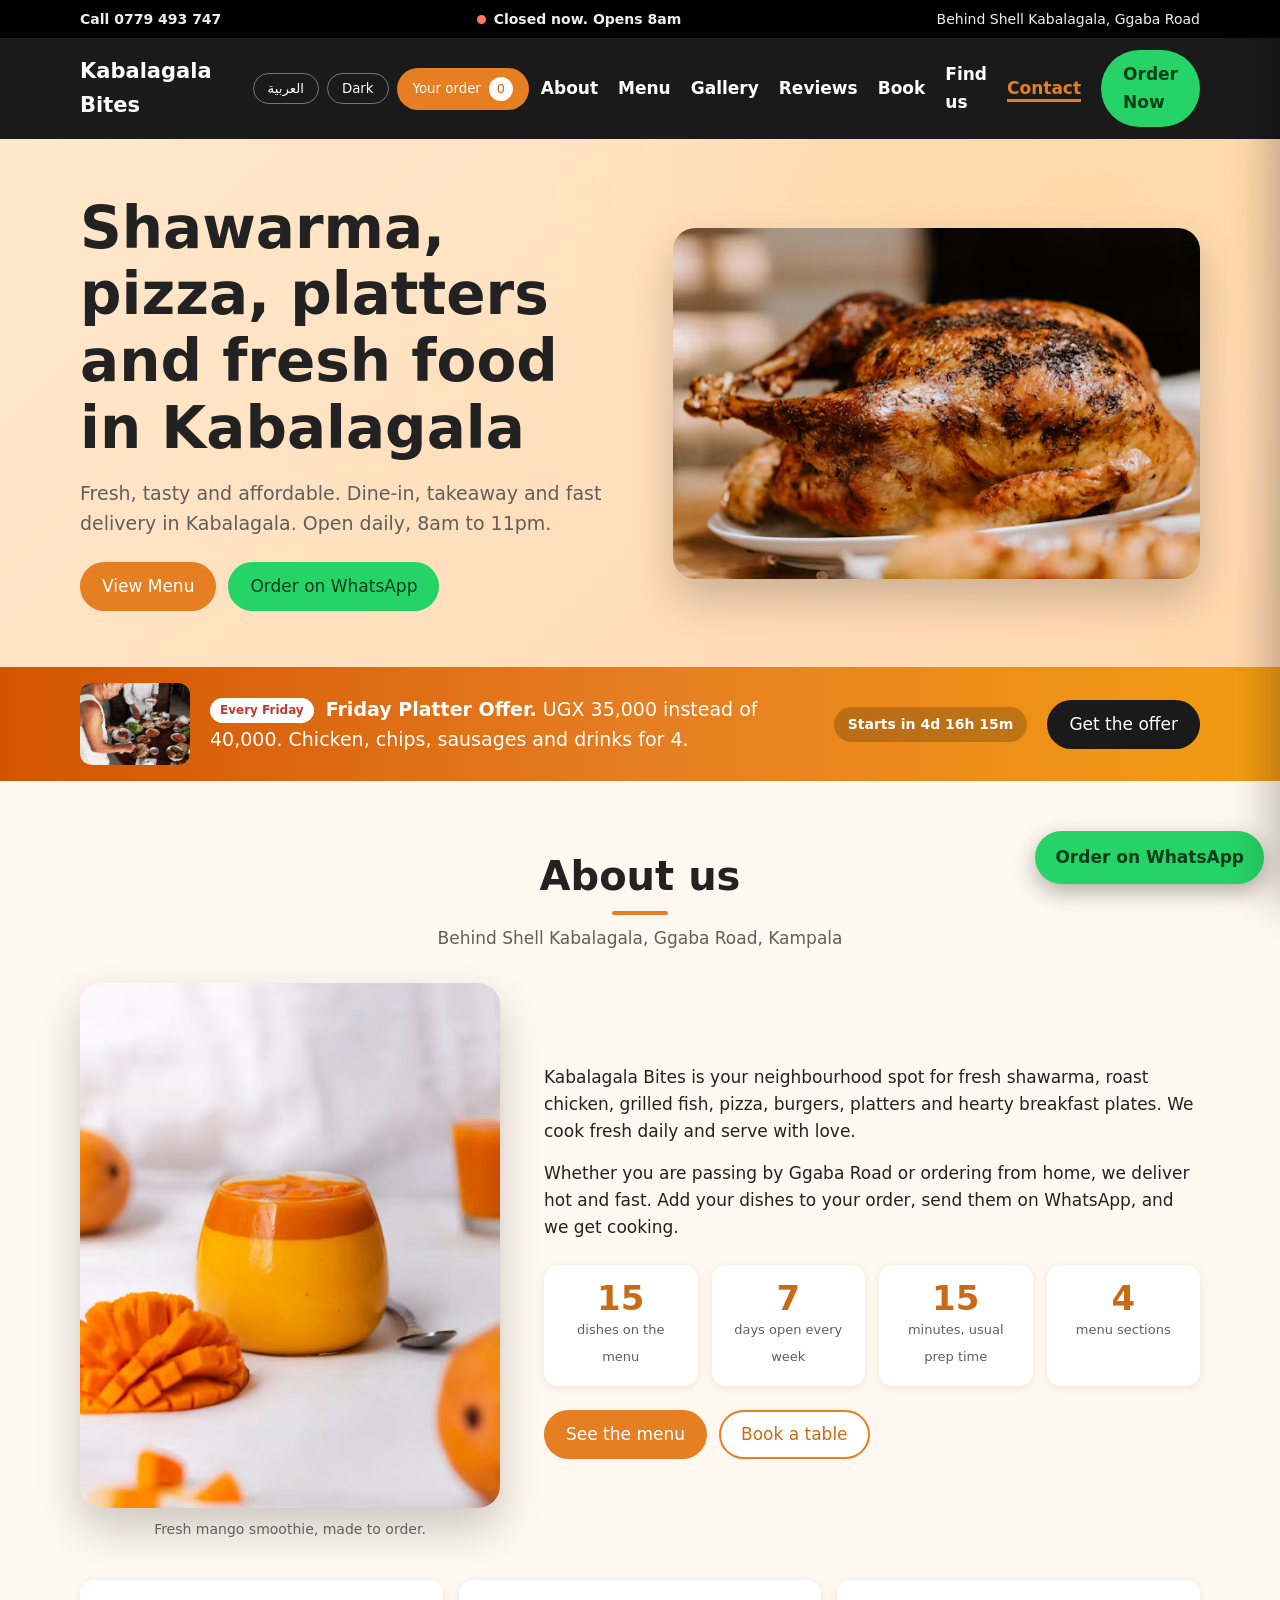
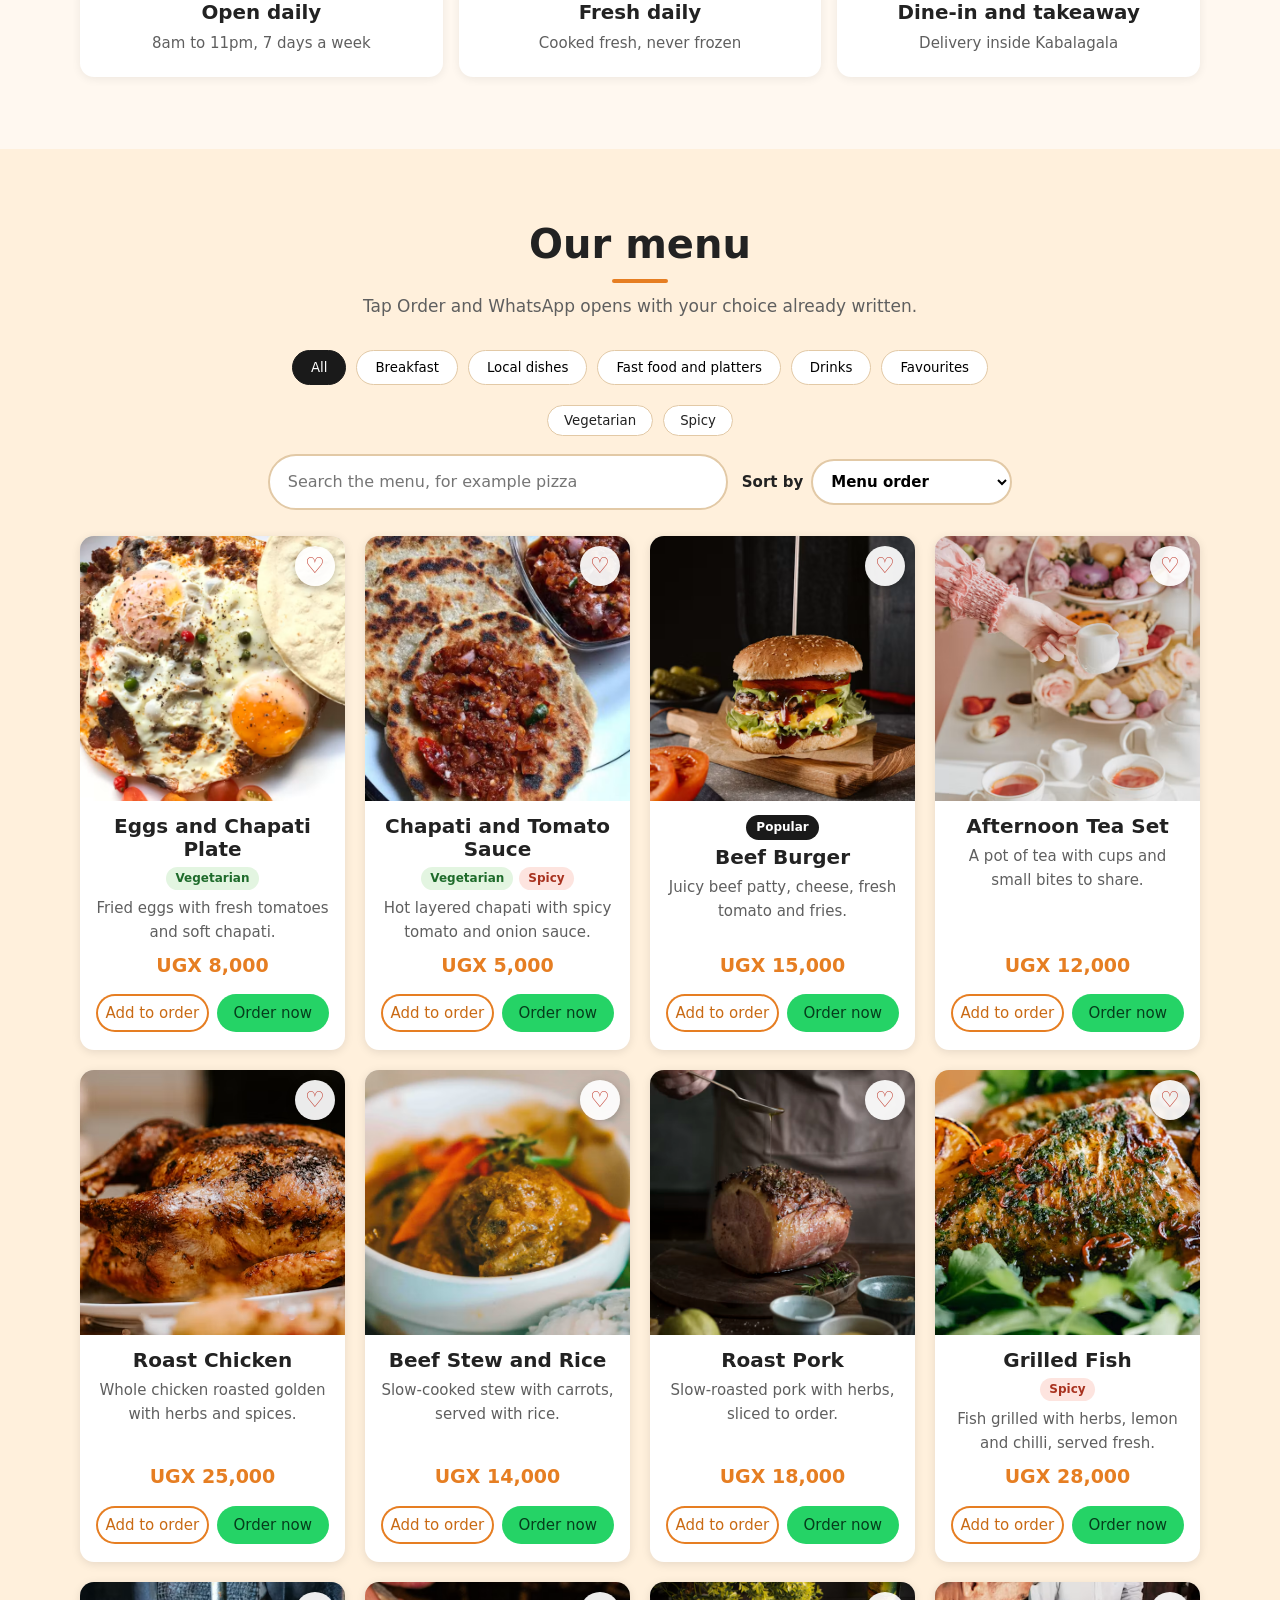
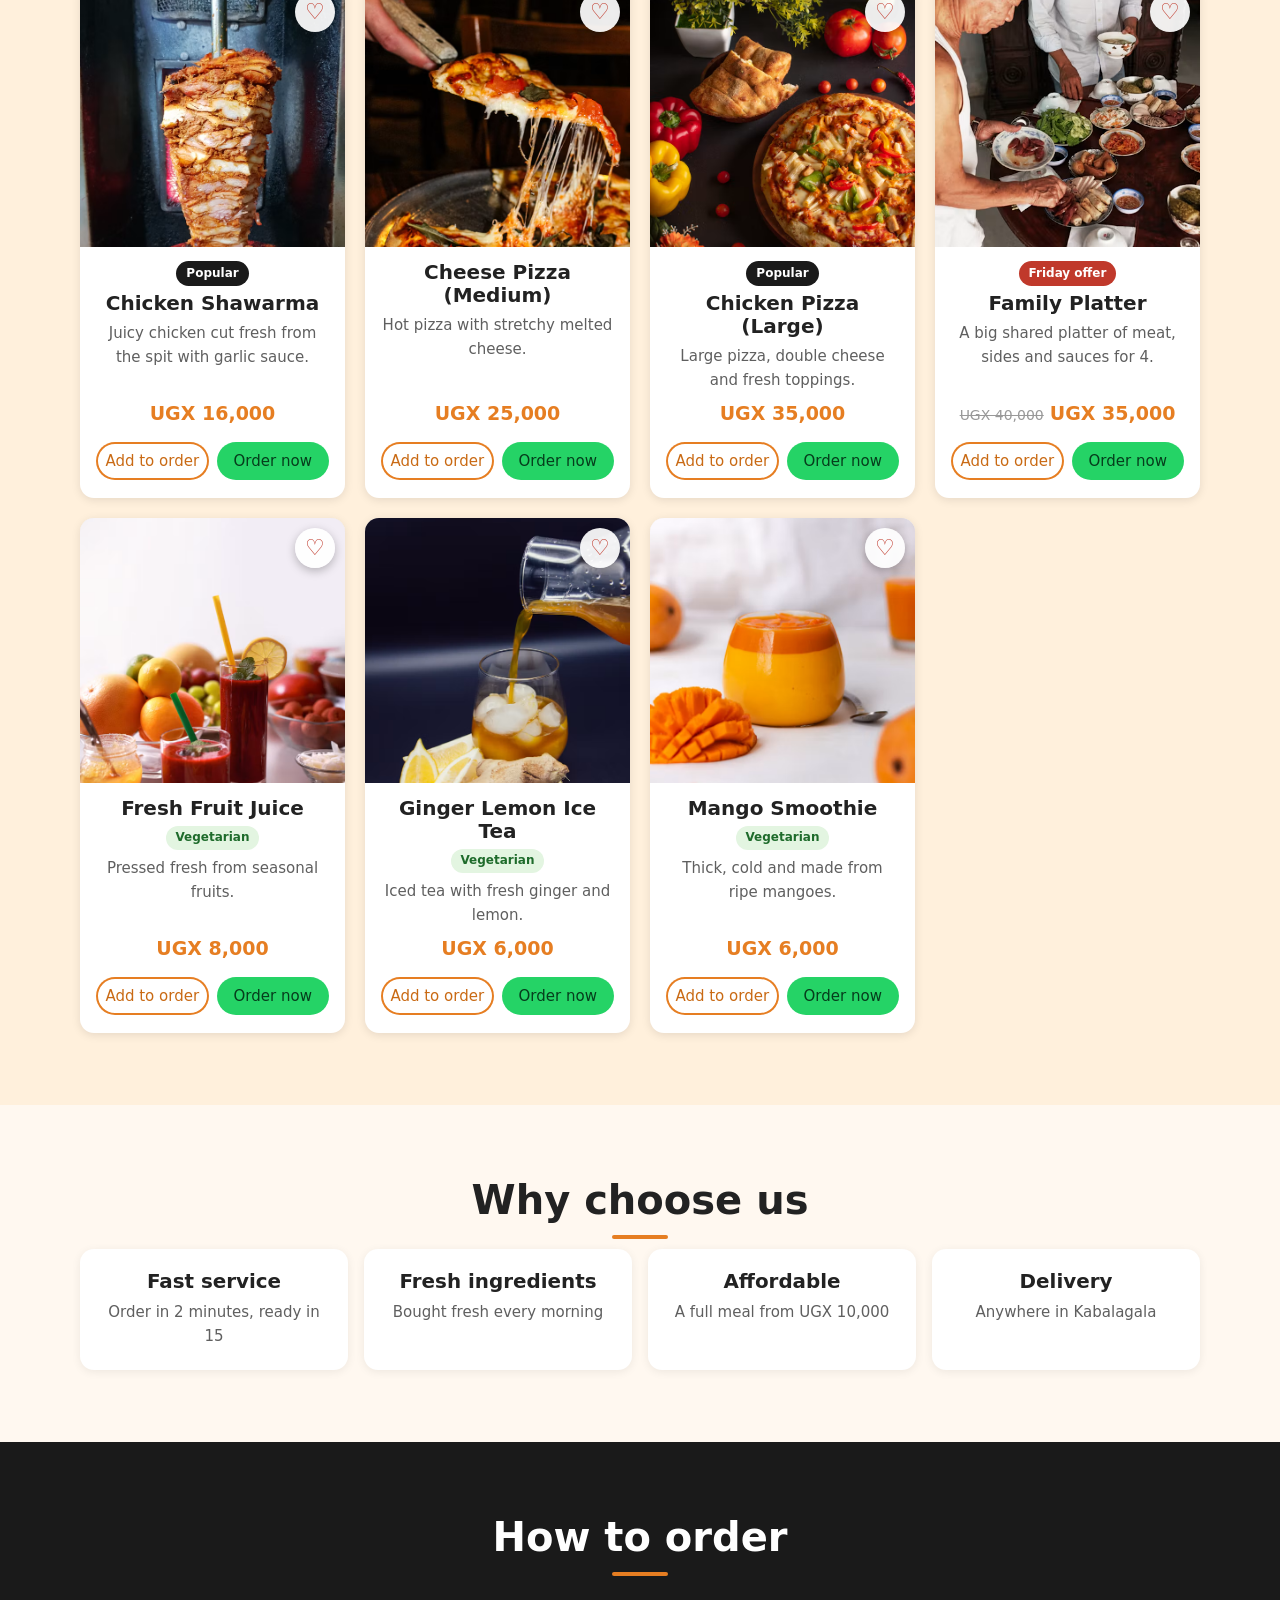
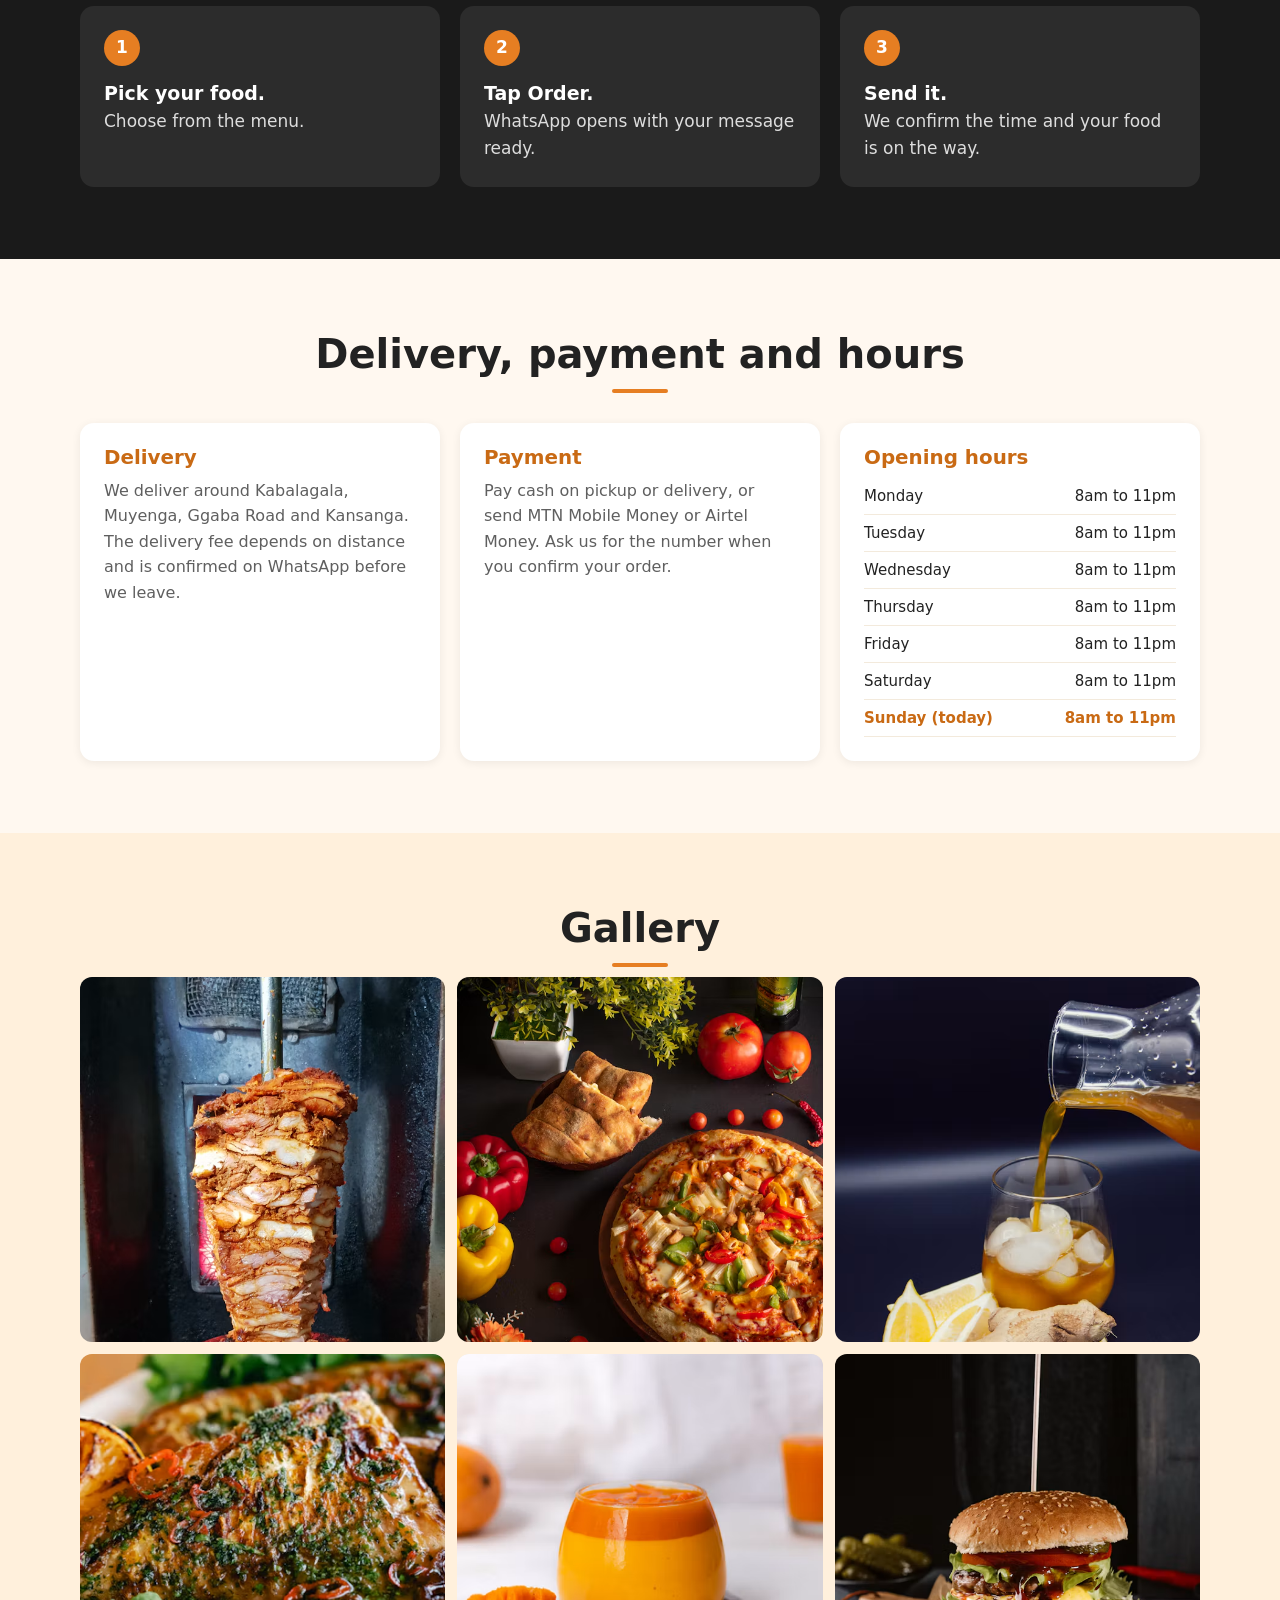
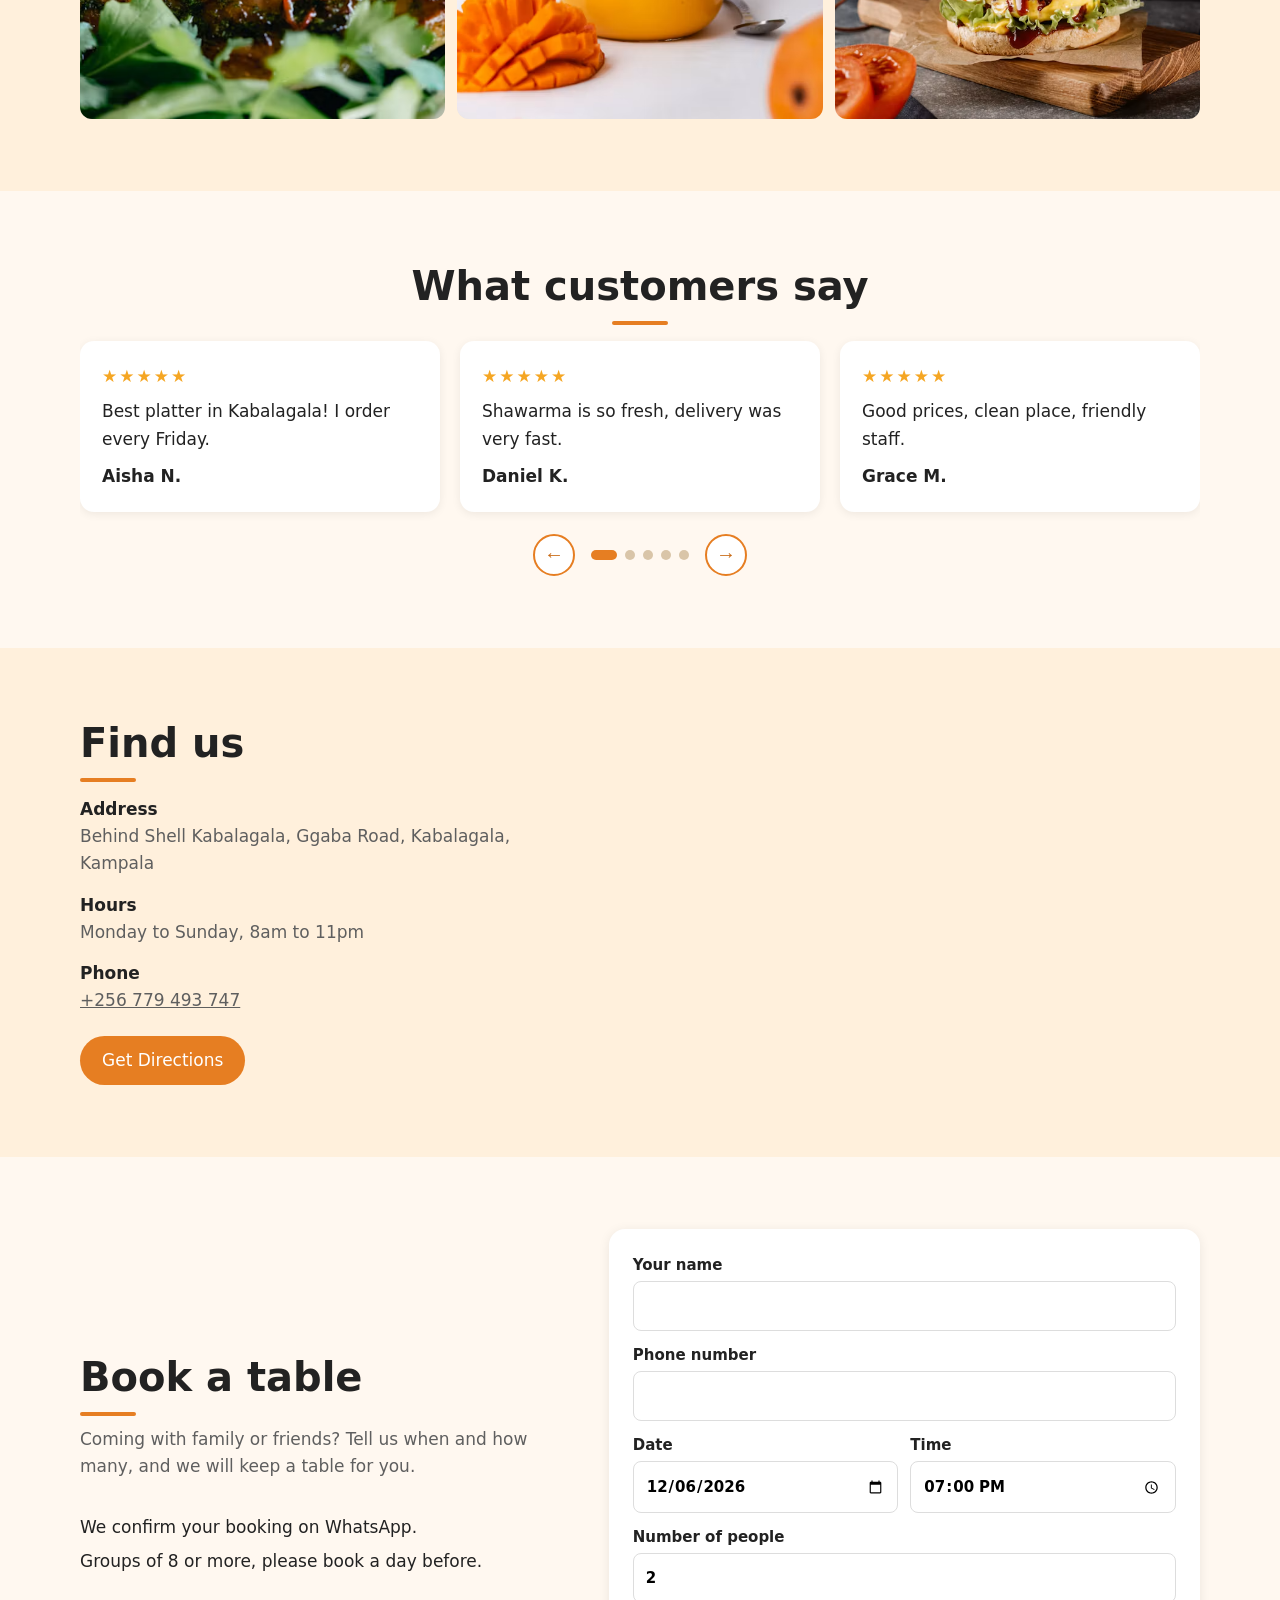
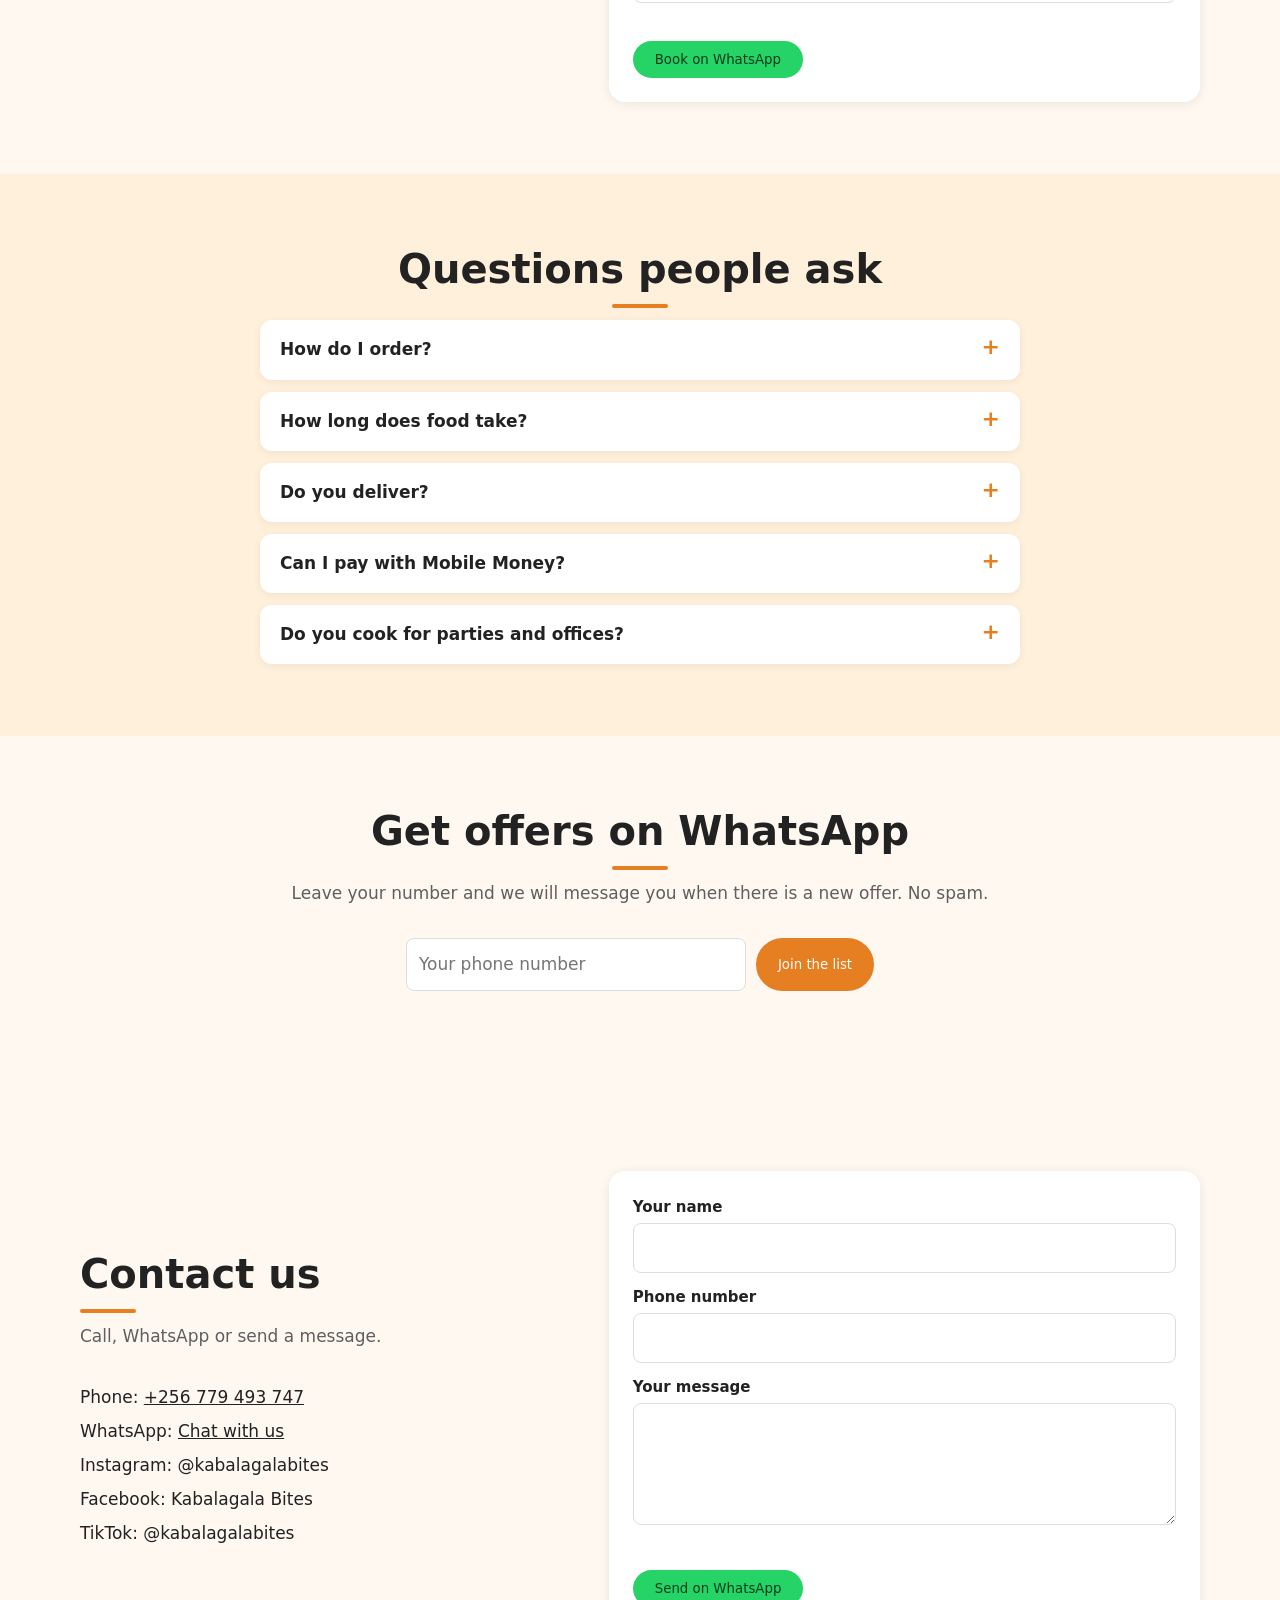
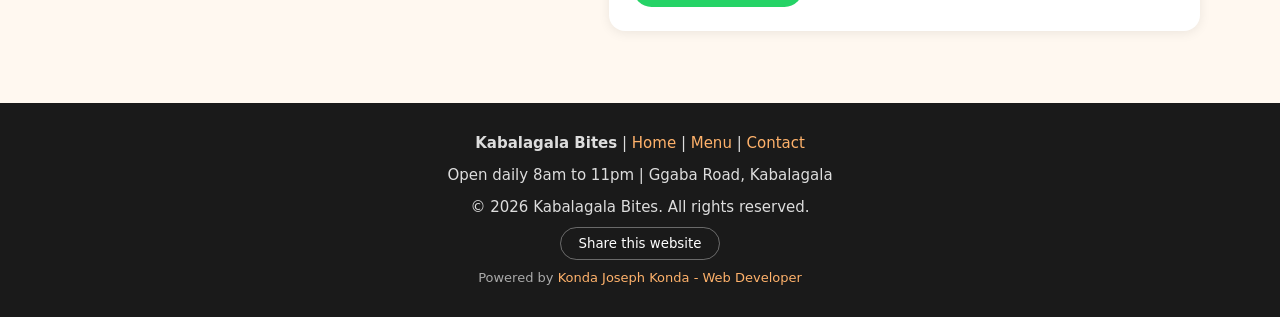
==== commit 8818d34b: "Added i18n language feature" ====
--- a/index.html
+++ b/index.html
@@ -26,6 +26,7 @@
 
 <header class="header"><div class="wrap header-in">
   <a class="brand" href="#home">Kabalagala Bites</a>
+  <button class="lang-btn" id="langBtn" type="button" aria-label="التبديل إلى العربية">العربية</button>
   <button class="theme-btn" id="themeBtn" aria-pressed="false" aria-label="Switch colour theme">Dark</button>
   <button class="cart-btn" id="cartBtn" aria-label="Open your order">Your order <span id="cartCount">0</span></button>
   <button class="burger" id="burger" aria-label="Open menu" aria-expanded="false"><span></span><span></span></button>
@@ -92,7 +93,9 @@
     <button class="tab" data-cat="Local dishes">Local dishes</button>
     <button class="tab" data-cat="Fast food and platters">Fast food and platters</button>
     <button class="tab" data-cat="Drinks">Drinks</button>
-  </div>
+    <button class="tab" data-cat="fav">Favourites</button>
+  </div>
+  <div class="diet" id="diet" role="group" aria-label="Filter the menu"><button class="chip" type="button" data-diet="veg" aria-pressed="false">Vegetarian</button><button class="chip" type="button" data-diet="spicy" aria-pressed="false">Spicy</button></div>
   <div class="menu-tools">
     <div class="search"><input type="search" id="search" placeholder="Search the menu, for example pizza" aria-label="Search the menu"></div>
     <label class="sort">Sort by
@@ -151,7 +154,7 @@
     <figure class="review"><p class="stars">★★★★★</p><blockquote>Best platter in Kabalagala! I order every Friday.</blockquote><figcaption>Aisha N.</figcaption></figure>
     <figure class="review"><p class="stars">★★★★★</p><blockquote>Shawarma is so fresh, delivery was very fast.</blockquote><figcaption>Daniel K.</figcaption></figure>
     <figure class="review"><p class="stars">★★★★★</p><blockquote>Good prices, clean place, friendly staff.</blockquote><figcaption>Grace M.</figcaption></figure>
-    <figure class="review"><p class="stars">★★★★★</p><blockquote>The rolex special is huge. Perfect breakfast before work.</blockquote><figcaption>Brian S.</figcaption></figure>
+    <figure class="review"><p class="stars">★★★★★</p><blockquote>The breakfast plate is huge. Perfect before work.</blockquote><figcaption>Brian S.</figcaption></figure>
     <figure class="review"><p class="stars">★★★★★</p><blockquote>I ordered on WhatsApp and it was ready in 15 minutes.</blockquote><figcaption>Ritah A.</figcaption></figure>
   </div>
 </div>
@@ -246,10 +249,23 @@
   <div class="drawer-head"><h2 id="drawerTitle">Your order</h2><button class="x" id="drawerClose" aria-label="Close your order">&times;</button></div>
   <div class="drawer-body" id="cartItems"></div>
   <div class="drawer-foot">
-    <div class="opt"><label><input type="radio" name="mode" value="Pickup" checked> Pickup</label><label><input type="radio" name="mode" value="Delivery"> Delivery</label></div>
+    <button class="link-btn again" id="repeatOrder" type="button" hidden>Repeat my last order</button>
+    <div class="opt" role="group" aria-label="Delivery or pickup"><label><input type="radio" name="mode" value="Pickup" checked> Pickup</label><label><input type="radio" name="mode" value="Delivery"> Delivery</label></div>
     <input id="cName" placeholder="Your name" autocomplete="name">
-    <input id="cArea" placeholder="Delivery area or landmark" hidden>
-    <div class="total"><span>Total</span><strong id="cartTotal">UGX 0</strong></div>
+    <div id="deliveryBox" class="dbox" hidden>
+      <select id="cAreaSel" aria-label="Choose your area"></select>
+      <input id="cArea" placeholder="Street, house or landmark">
+      <div class="locrow"><button class="link-btn" id="shareLoc" type="button">Share my location</button><span id="locStatus" role="status"></span></div>
+    </div>
+    <div class="two">
+      <label>When<select id="cWhen"><option value="asap">As soon as possible</option><option value="later">Choose a time</option></select></label>
+      <label>Payment<select id="cPay" aria-label="Payment method"><option value="Cash">Cash</option><option value="MTN Mobile Money">MTN Mobile Money</option><option value="Airtel Money">Airtel Money</option></select></label>
+    </div>
+    <input id="cTime" type="time" aria-label="Planned time" hidden>
+    <textarea id="cNote" rows="2" placeholder="Notes or allergies (optional)"></textarea>
+    <div class="promo"><input id="cPromo" placeholder="Promo code" aria-label="Promo code" autocomplete="off"><button class="btn btn-outline" id="applyPromo" type="button">Apply</button></div>
+    <div class="sums" id="sums"></div>
+    <p class="eta" id="eta" role="status"></p>
     <p class="note">Delivery fee is confirmed with you on WhatsApp.</p>
     <button class="btn btn-green" id="sendOrder" type="button">Send order on WhatsApp</button>
     <button class="link-btn" id="clearCart" type="button">Clear order</button>
@@ -274,12 +290,14 @@
       <p id="dmDesc"></p>
       <div class="price" id="dmPrice"></div>
       <div class="qty-row"><span>Quantity</span><div class="qty"><button type="button" id="dmMinus" aria-label="One less">&minus;</button><span id="dmQty">1</span><button type="button" id="dmPlus" aria-label="One more">+</button></div></div>
+      <p class="allergy">Allergies? Tell us when you order.</p>
       <a class="btn btn-green" id="dmWa" target="_blank" rel="noopener" href="#">Order on WhatsApp</a>
       <button class="btn btn-outline" id="dmAdd" type="button">Add to order</button>
     </div>
   </div>
 </div>
 <div class="toast" id="toast" role="status"></div>
+<script src="js/i18n.js"></script>
 <script src="js/main.js"></script>
 </body>
 </html>
--- a/css/style.css
+++ b/css/style.css
@@ -238,8 +238,8 @@
 
 
 /* ===== MISSING FEATURES: about, slider, sort, dark mode, extras ===== */
-.skip{position:absolute;left:-999px;top:8px;background:var(--orange);color:#fff;padding:10px 16px;border-radius:8px;z-index:300;font-weight:700}
-.skip:focus{left:8px}
+.skip{position:absolute;left:8px;top:-120px;background:var(--orange);color:#fff;padding:10px 16px;border-radius:8px;z-index:300;font-weight:700}
+.skip:focus{top:8px}
 .progress{position:fixed;top:0;left:0;height:4px;width:0;background:var(--orange);z-index:200}
 .theme-btn{background:transparent;color:#fff;border:1.5px solid rgba(255,255,255,.4);border-radius:999px;padding:7px 14px;font:600 14px inherit;font-family:inherit;cursor:pointer;margin-left:auto;margin-right:8px}
 .theme-btn:hover{border-color:var(--orange);color:var(--orange)}
@@ -338,3 +338,74 @@
 html[data-theme="dark"] .om-item{border-color:#3d2f1e}
 html[data-theme="dark"] .dish-x{background:rgba(28,22,16,.9);color:#fff}
 @media(prefers-reduced-motion:reduce){.modal-box{animation:none}}
+
+
+/* ===== ARABIC / RTL ===== */
+.lang-btn{background:transparent;color:#fff;border:1.5px solid rgba(255,255,255,.4);border-radius:999px;padding:7px 14px;font:700 14px inherit;font-family:inherit;cursor:pointer}
+.lang-btn:hover{border-color:var(--orange);color:var(--orange)}
+.lang-btn,.theme-btn,.cart-btn{margin-inline:0 8px}
+.lang-btn{margin-inline-start:auto}
+.cart-btn{margin-inline-end:12px}
+@media(max-width:560px){.lang-btn{padding:6px 10px;font-size:13px}.cart-btn{margin-inline-end:4px}.header-in{gap:4px}}
+html[lang="ar"] body,html[lang="ar"] button,html[lang="ar"] input,html[lang="ar"] select,html[lang="ar"] textarea{font-family:"Noto Sans Arabic","Segoe UI",Tahoma,Arial,sans-serif}
+html[lang="ar"] *{letter-spacing:0!important}
+html[lang="ar"] body{line-height:1.8}
+html[lang="ar"] h1,html[lang="ar"] h2,html[lang="ar"] h3{line-height:1.35}
+a[href^="tel"]{unicode-bidi:isolate}
+[dir="rtl"] .sub.left,[dir="rtl"] .loc h2,[dir="rtl"] .about-copy .about-text,[dir="rtl"] .drawer-head h2{text-align:right}
+[dir="rtl"] .hours th,[dir="rtl"] .hours td{text-align:right}
+[dir="rtl"] .hours td{text-align:left}
+[dir="rtl"] .drawer{right:auto;left:0;box-shadow:10px 0 40px rgba(0,0,0,.25)}
+[dir="rtl"] .drawer:not(.open){transform:translateX(-100%)}
+[dir="rtl"] .float-wa{right:auto;left:16px}
+[dir="rtl"] .to-top{left:auto;right:16px}
+[dir="rtl"] .lightbox .x{right:auto;left:18px}
+[dir="rtl"] .dish-x{right:auto;left:12px}
+[dir="rtl"] .progress{left:auto;right:0}
+[dir="rtl"] .badge{margin-right:0;margin-left:6px}
+[dir="rtl"] .track{direction:ltr}
+[dir="rtl"] .track .review{direction:rtl;text-align:right}
+[dir="rtl"] input[type="tel"],[dir="rtl"] input[type="date"],[dir="rtl"] input[type="time"],[dir="rtl"] input[type="number"]{direction:ltr;text-align:right}
+[dir="rtl"] .contact-list{padding:0}
+[dir="rtl"] .opt label{flex-direction:row}
+
+
+/* ===== ADVANCED FEATURES ===== */
+.card{position:relative}
+.fav{position:absolute;top:10px;inset-inline-end:10px;z-index:2;width:40px;height:40px;border-radius:50%;border:0;background:rgba(255,255,255,.92);color:#c0392b;font-size:22px;line-height:1;cursor:pointer;box-shadow:0 3px 10px rgba(0,0,0,.25);transition:transform .15s}
+.fav:hover{transform:scale(1.12)}
+.fav.on{background:#c0392b;color:#fff}
+.badges{display:flex;gap:6px;justify-content:center;flex-wrap:wrap}
+.chip-s{font-size:12px;font-weight:700;padding:2px 9px;border-radius:999px}
+.chip-s.veg{background:#e3f5e1;color:#1e6b2b}
+.chip-s.hot{background:#fde4df;color:#a8321f}
+.diet{display:flex;gap:10px;justify-content:center;flex-wrap:wrap;margin:-8px 0 18px}
+.chip{font:600 14px inherit;font-family:inherit;padding:7px 16px;border-radius:999px;border:1.5px solid #e2c9a6;background:#fff;color:var(--ink,#222);cursor:pointer}
+.chip.on{background:var(--orange);border-color:var(--orange);color:#fff}
+.drawer-foot{max-height:68vh;overflow:auto}
+.drawer-foot select,.drawer-foot textarea{width:100%;padding:11px 12px;border:1px solid #ddd;border-radius:8px;font:inherit;background:#fff;margin:0}
+.drawer-foot textarea{resize:vertical}
+.drawer-foot input{margin:0}
+.dbox{display:flex;flex-direction:column;gap:10px}
+.dbox[hidden]{display:none}
+.locrow{display:flex;gap:10px;align-items:center;flex-wrap:wrap;font-size:13px;color:var(--muted)}
+.two{display:grid;grid-template-columns:1fr 1fr;gap:10px}
+.two label{margin:0;font-size:13px}
+.two select{margin-top:4px}
+.promo{display:flex;gap:8px}
+.promo .btn{padding:9px 16px;font-size:14px}
+.sums{display:flex;flex-direction:column;gap:4px}
+.sum{display:flex;justify-content:space-between;font-size:15px}
+.sum.green b{color:#1e8a3a}
+.sum.grand{font-size:20px;border-top:1px solid var(--line);padding-top:8px;margin-top:4px}
+.eta{font-size:13px;color:var(--muted);min-height:18px}
+.link-btn.again{align-self:flex-start;color:var(--orange-d);text-decoration:none;font-weight:700}
+.allergy{font-size:13px;color:var(--muted)}
+html[data-theme="dark"] :is(.drawer-foot select,.drawer-foot textarea,.chip){background:#241c13;color:#f1e9de;border-color:#3d2f1e}
+html[data-theme="dark"] .chip.on{background:var(--orange);border-color:var(--orange);color:#fff}
+html[data-theme="dark"] .fav{background:rgba(28,22,16,.92);color:#ff8a7a}
+html[data-theme="dark"] .fav.on{background:#c0392b;color:#fff}
+html[data-theme="dark"] .chip-s.veg{background:#1d3a22;color:#9fe0a8}
+html[data-theme="dark"] .chip-s.hot{background:#47231c;color:#ffb3a5}
+
+html,body{overflow-x:clip}
